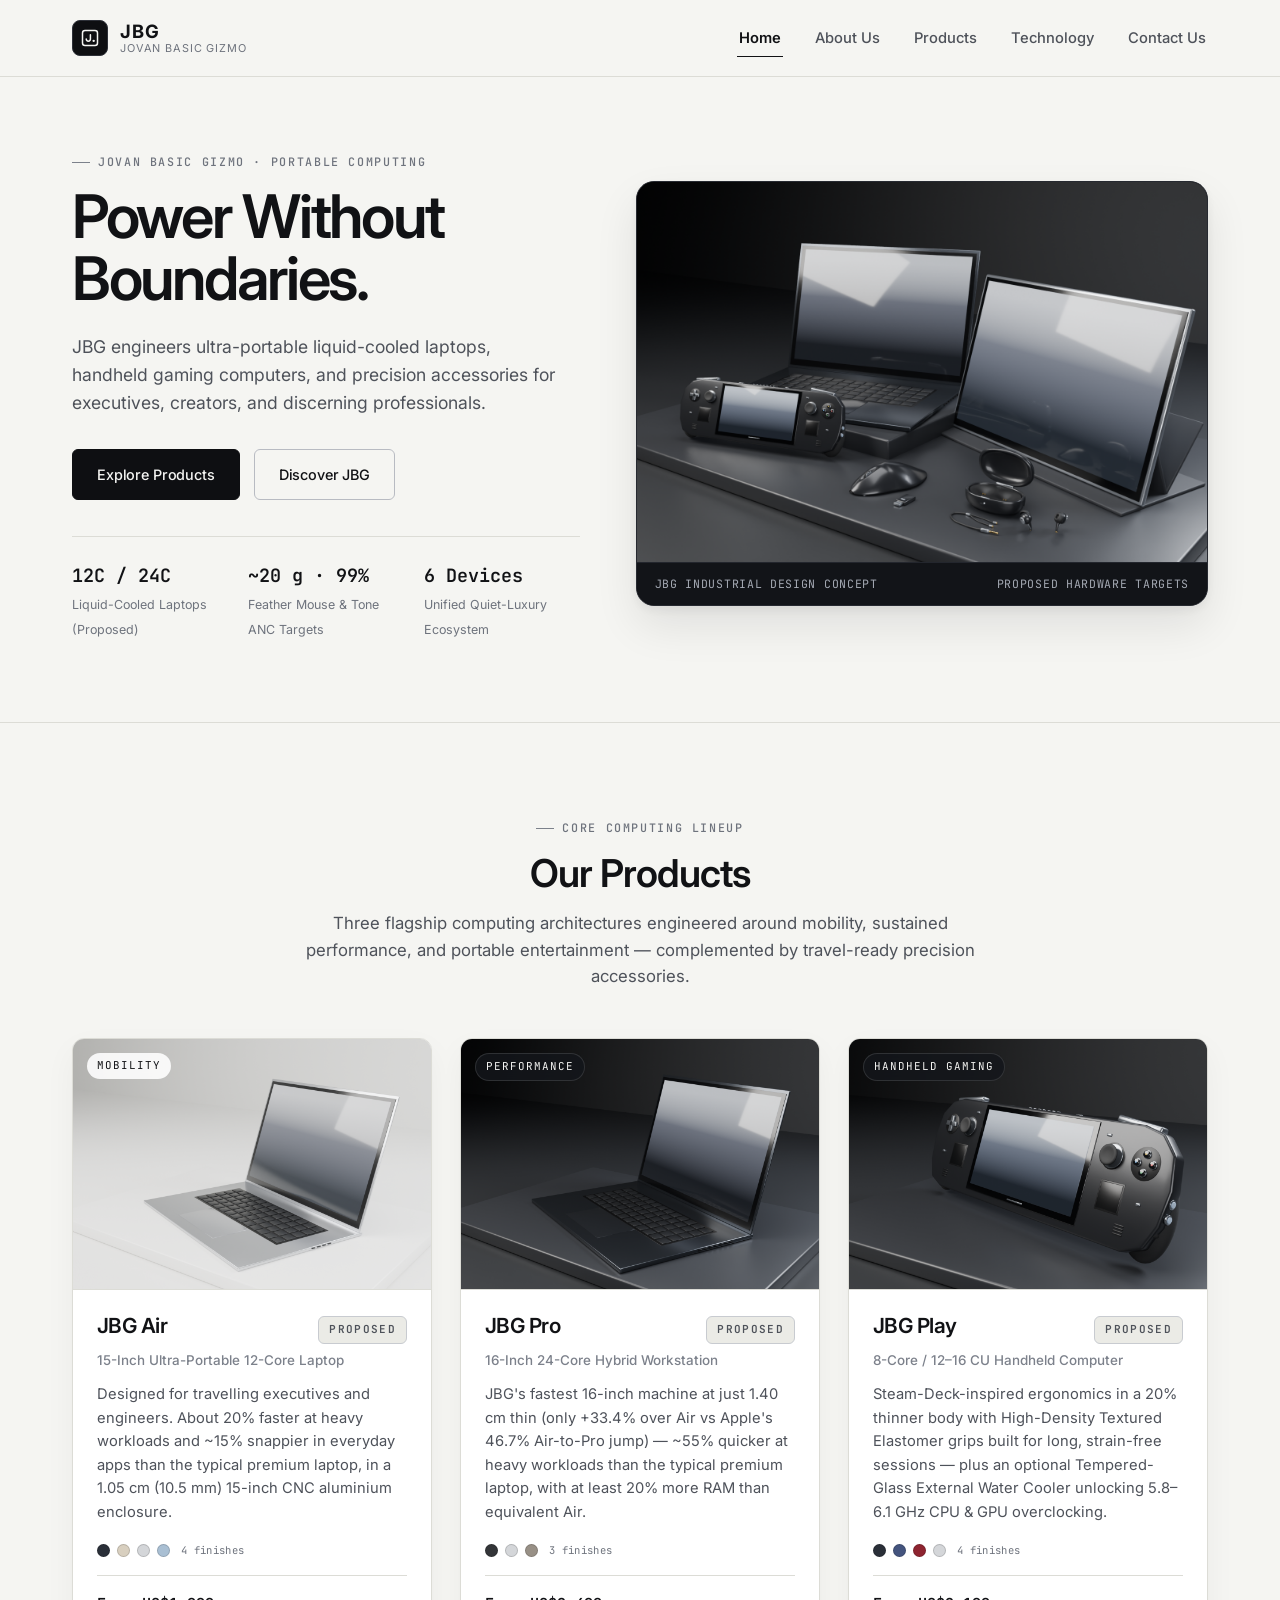
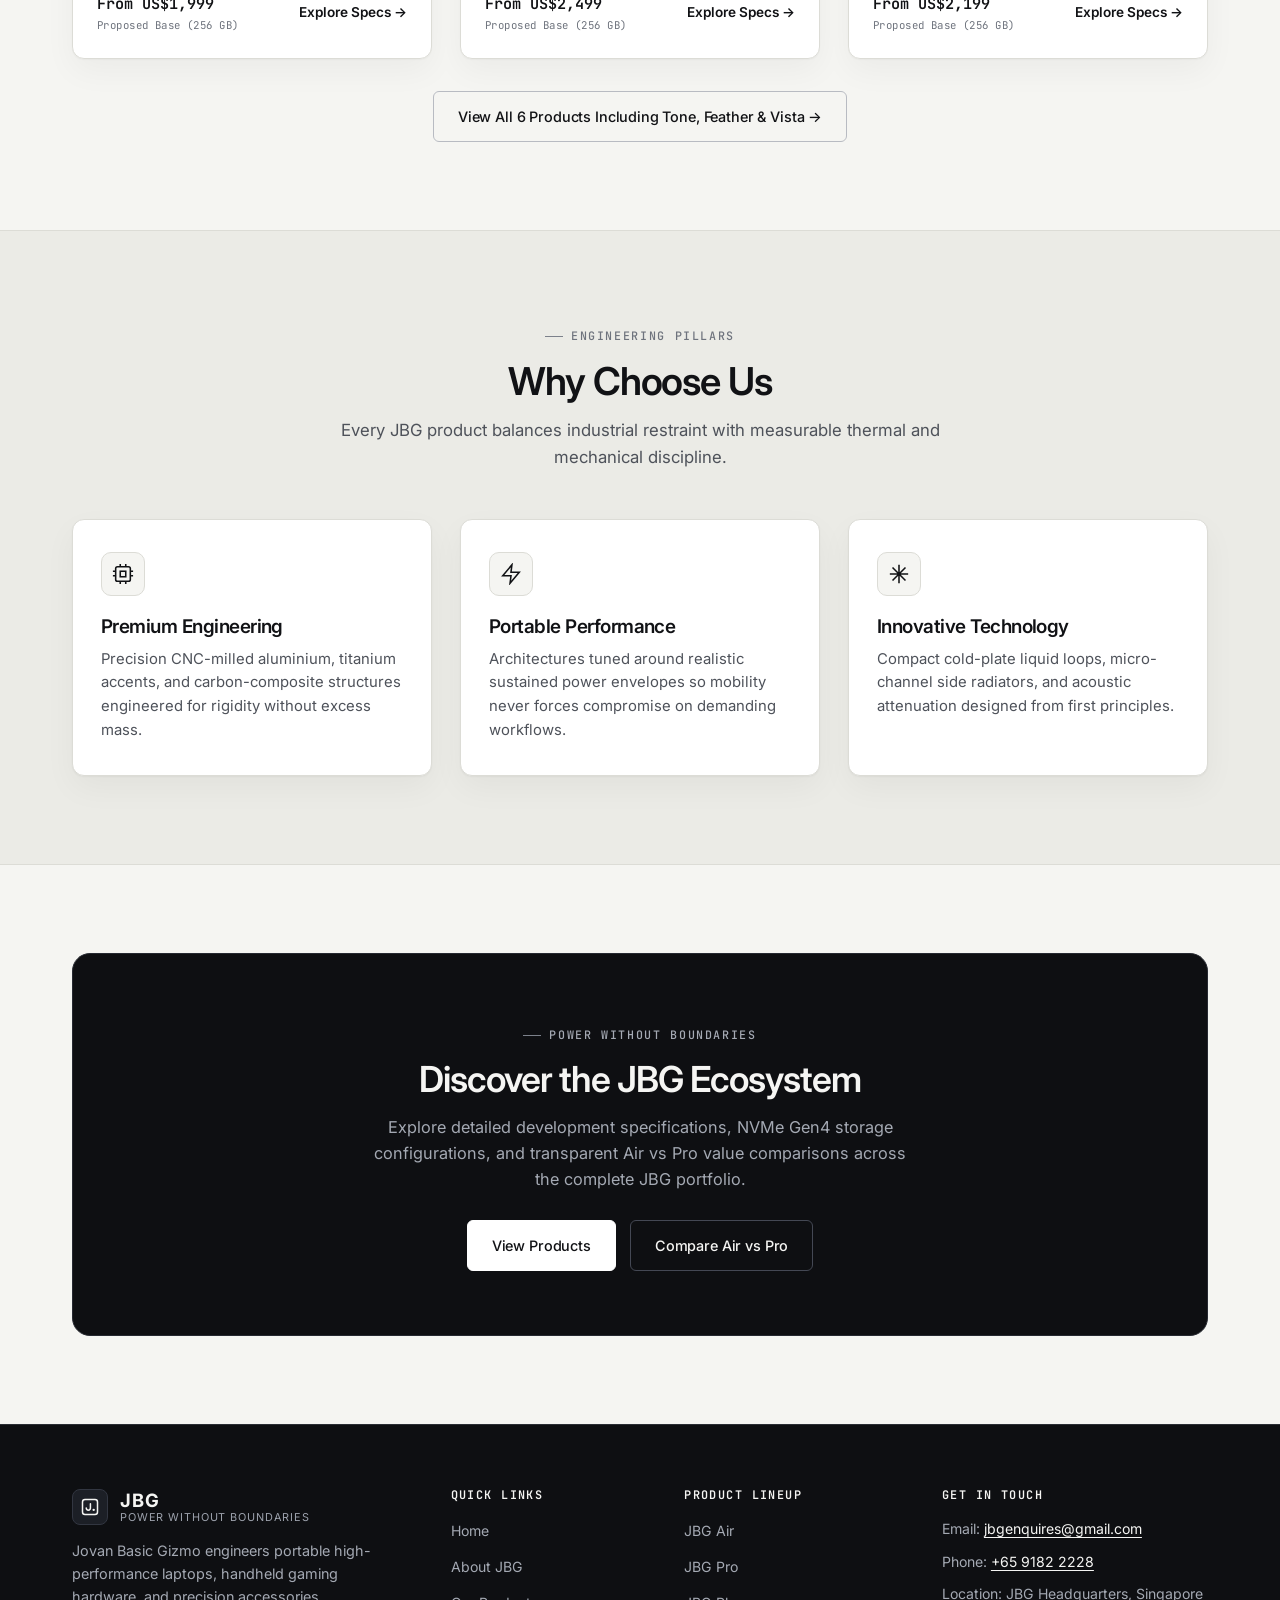
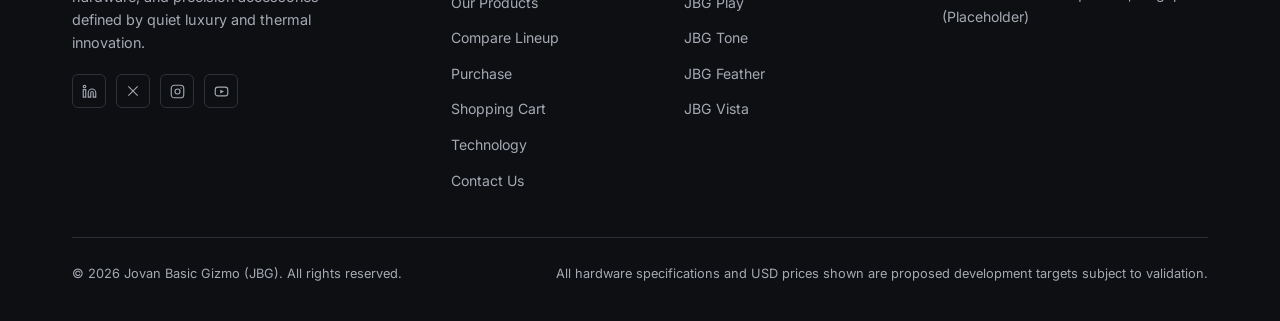
==== index.html @ 13f15e12 "Deepen scroll-reveal cascade for card grids" ====
<!DOCTYPE html>
<html lang="en">
<head>
  <meta charset="UTF-8">
  <meta name="viewport" content="width=device-width, initial-scale=1.0">
  <title>Home — Power Without Boundaries — JBG | Jovan Basic Gizmo</title>
  <link rel="preconnect" href="https://fonts.googleapis.com">
  <link rel="preconnect" href="https://fonts.gstatic.com" crossorigin>
  <link href="https://fonts.googleapis.com/css2?family=Inter:wght@400;500;600;700&family=JetBrains+Mono:wght@400;500;600&display=swap" rel="stylesheet">
  <link rel="stylesheet" href="style.css">
</head>
<body data-page="home">
<div class="wrapper">
  <header class="site-header">
    <div class="container header-inner">
      <a href="index.html" class="brand" aria-label="JBG — Jovan Basic Gizmo Home">
        <span class="brand-mark"><svg width="20" height="20" viewBox="0 0 24 24" fill="none" stroke="currentColor" stroke-width="1.8" stroke-linecap="round" stroke-linejoin="round" aria-hidden="true"><rect x="3" y="3" width="18" height="18" rx="3"/><path d="M12.5 8v5.3a2.5 2.5 0 0 1-5 0"/><circle cx="16.4" cy="15.4" r="1.4" fill="currentColor" stroke="none"/></svg></span>
        <span class="brand-text">
          <span class="brand-name">JBG</span>
          <span class="brand-sub">Jovan Basic Gizmo</span>
        </span>
      </a>
      <nav class="site-nav" aria-label="Primary Navigation">
        <ul class="nav-list">
          <li><a href="index.html">Home</a></li>
          <li><a href="aboutus.html">About Us</a></li>
          <li class="has-dropdown">
            <a href="products.html">Products</a>
            <div class="nav-dropdown" role="menu" aria-label="JBG Product Lineup">
              <a href="products.html"><span>All Products</span><span>6</span></a>
              <div class="dropdown-divider"></div>
              <a href="air-specifications.html"><span>JBG Air</span><span>12C Laptop</span></a>
              <a href="pro-specifications.html"><span>JBG Pro</span><span>24C Laptop</span></a>
              <a href="play-specifications.html"><span>JBG Play</span><span>Handheld</span></a>
              <div class="dropdown-divider"></div>
              <a href="tone-specifications.html"><span>JBG Tone</span><span>ANC Audio</span></a>
              <a href="feather-specifications.html"><span>JBG Feather</span><span>20g Mouse</span></a>
              <a href="vista-specifications.html"><span>JBG Vista</span><span>16&quot; Display</span></a>
              <div class="dropdown-divider"></div>
              <a href="compare.html"><span>Compare Products</span><span>&rarr;</span></a>
              <a href="purchase.html"><span>Purchase</span><span>&rarr;</span></a>
              <a href="cart.html"><span>Shopping Cart</span><span>&rarr;</span></a>
            </div>
          </li>
          <li><a href="technology.html">Technology</a></li>
          <li><a href="contactus.html">Contact Us</a></li>
        </ul>
      </nav>
    </div>
  </header>

  <main class="site-main">
    <section class="hero">
      <div class="container hero-grid">
        <div>
          <span class="eyebrow">Jovan Basic Gizmo &middot; Portable Computing</span>
          <h1 class="hero-title">Power Without<br>Boundaries.</h1>
          <p class="hero-desc">
            JBG engineers ultra-portable liquid-cooled laptops, handheld gaming computers, and precision accessories for executives, creators, and discerning professionals.
          </p>
          <div class="hero-actions">
            <a href="products.html" class="btn btn-primary">Explore Products</a>
            <a href="aboutus.html" class="btn btn-outline">Discover JBG</a>
          </div>
          <div class="hero-metrics">
            <div class="hero-metric">
              <strong>12C / 24C</strong>
              <span>Liquid-Cooled Laptops (Proposed)</span>
            </div>
            <div class="hero-metric">
              <strong>~20 g &middot; 99%</strong>
              <span>Feather Mouse &amp; Tone ANC Targets</span>
            </div>
            <div class="hero-metric">
              <strong>6 Devices</strong>
              <span>Unified Quiet-Luxury Ecosystem</span>
            </div>
          </div>
        </div>
        <div class="hero-visual-frame">
          <img src="assets/hero-ecosystem.png" alt="JBG product ecosystem studio render featuring JBG Pro, JBG Vista, JBG Play, JBG Feather, and JBG Tone">
          <div class="visual-caption">
            <span>JBG INDUSTRIAL DESIGN CONCEPT</span>
            <span>PROPOSED HARDWARE TARGETS</span>
          </div>
        </div>
      </div>
    </section>

    <section class="section">
      <div class="container">
        <div class="section-header centered">
          <span class="eyebrow">Core Computing Lineup</span>
          <h2 class="section-title">Our Products</h2>
          <p class="section-lead">
            Three flagship computing architectures engineered around mobility, sustained performance, and portable entertainment — complemented by travel-ready precision accessories.
          </p>
        </div>
        <div class="cards-grid-3">
          <article class="product-card">
            <a href="air-specifications.html" class="product-card-media">
              <span class="card-category-tag">Mobility</span>
              <img src="assets/jbg-air.png" alt="JBG Air ultra-portable anodized aluminium laptop">
            </a>
            <div class="product-card-body">
              <div class="product-card-title-row">
                <h3>JBG Air</h3>
                <span class="badge-proposed">Proposed</span>
              </div>
              <div class="product-card-sub">15-Inch Ultra-Portable 12-Core Laptop</div>
              <p class="product-card-desc">
                Designed for travelling executives and engineers. About 20% faster at heavy workloads and ~15% snappier in everyday apps than the typical premium laptop, in a 1.05 cm (10.5 mm) 15-inch CNC aluminium enclosure.
              </p>
              <div class="dot-row" aria-label="Available finishes">
                <span class="dot" style="background:#2A2F38" title="Midnight"></span>
                <span class="dot" style="background:#D8CFBF" title="Starlight"></span>
                <span class="dot" style="background:#D4D6D9" title="Silver"></span>
                <span class="dot" style="background:#A9BFD3" title="Sky Blue"></span>
                <span class="dot-label">4 finishes</span>
              </div>
              <div class="product-card-footer">
                <div class="price-tag">From US$1,999 <small>Proposed Base (256 GB)</small></div>
                <a href="air-specifications.html" class="card-link">Explore Specs &rarr;</a>
              </div>
            </div>
          </article>

          <article class="product-card">
            <a href="pro-specifications.html" class="product-card-media dark-stage">
              <span class="card-category-tag">Performance</span>
              <img src="assets/jbg-pro.png" alt="JBG Pro space-titanium 24-core workstation laptop">
            </a>
            <div class="product-card-body">
              <div class="product-card-title-row">
                <h3>JBG Pro</h3>
                <span class="badge-proposed">Proposed</span>
              </div>
              <div class="product-card-sub">16-Inch 24-Core Hybrid Workstation</div>
              <p class="product-card-desc">
                JBG's fastest 16-inch machine at just 1.40 cm thin (only +33.4% over Air vs Apple's 46.7% Air-to-Pro jump) — ~55% quicker at heavy workloads than the typical premium laptop, with at least 20% more RAM than equivalent Air.
              </p>
              <div class="dot-row" aria-label="Available finishes">
                <span class="dot" style="background:#333538" title="Space Black"></span>
                <span class="dot" style="background:#D4D6D9" title="Silver"></span>
                <span class="dot" style="background:#989086" title="Natural Titanium"></span>
                <span class="dot-label">3 finishes</span>
              </div>
              <div class="product-card-footer">
                <div class="price-tag">From US$2,499 <small>Proposed Base (256 GB)</small></div>
                <a href="pro-specifications.html" class="card-link">Explore Specs &rarr;</a>
              </div>
            </div>
          </article>

          <article class="product-card">
            <a href="play-specifications.html" class="product-card-media dark-stage">
              <span class="card-category-tag">Handheld Gaming</span>
              <img src="assets/jbg-play.png" alt="JBG Play matte charcoal and titanium handheld gaming computer">
            </a>
            <div class="product-card-body">
              <div class="product-card-title-row">
                <h3>JBG Play</h3>
                <span class="badge-proposed">Proposed</span>
              </div>
              <div class="product-card-sub">8-Core / 12&ndash;16 CU Handheld Computer</div>
              <p class="product-card-desc">
                Steam-Deck-inspired ergonomics in a 20% thinner body with High-Density Textured Elastomer grips built for long, strain-free sessions — plus an optional Tempered-Glass External Water Cooler unlocking 5.8&ndash;6.1 GHz CPU &amp; GPU overclocking.
              </p>
              <div class="dot-row" aria-label="Available finishes">
                <span class="dot" style="background:#2A2F38" title="Midnight"></span>
                <span class="dot" style="background:#44547E" title="Ultramarine"></span>
                <span class="dot" style="background:#8E2430" title="Crimson"></span>
                <span class="dot" style="background:#D4D6D9" title="Silver"></span>
                <span class="dot-label">4 finishes</span>
              </div>
              <div class="product-card-footer">
                <div class="price-tag">From US$2,199 <small>Proposed Base (256 GB)</small></div>
                <a href="play-specifications.html" class="card-link">Explore Specs &rarr;</a>
              </div>
            </div>
          </article>
        </div>

        <div style="margin-top: 32px; text-align: center;">
          <a href="products.html" class="btn btn-outline">View All 6 Products Including Tone, Feather &amp; Vista &rarr;</a>
        </div>
      </div>
    </section>

    <section class="section section-subtle">
      <div class="container">
        <div class="section-header centered">
          <span class="eyebrow">Engineering Pillars</span>
          <h2 class="section-title">Why Choose Us</h2>
          <p class="section-lead">
            Every JBG product balances industrial restraint with measurable thermal and mechanical discipline.
          </p>
        </div>
        <div class="cards-grid-3">
          <div class="pillar-card">
            <div class="pillar-icon" aria-hidden="true">
              <svg width="22" height="22" viewBox="0 0 24 24" fill="none" stroke="currentColor" stroke-width="1.7"><rect x="4" y="4" width="16" height="16" rx="2"/><rect x="9" y="9" width="6" height="6"/><path d="M9 1v3M15 1v3M9 20v3M15 20v3M20 9h3M20 14h3M1 9h3M1 14h3"/></svg>
            </div>
            <h3>Premium Engineering</h3>
            <p>Precision CNC-milled aluminium, titanium accents, and carbon-composite structures engineered for rigidity without excess mass.</p>
          </div>
          <div class="pillar-card">
            <div class="pillar-icon" aria-hidden="true">
              <svg width="22" height="22" viewBox="0 0 24 24" fill="none" stroke="currentColor" stroke-width="1.7"><path d="M13 2L3 14h9l-1 8 10-12h-9l1-8z"/></svg>
            </div>
            <h3>Portable Performance</h3>
            <p>Architectures tuned around realistic sustained power envelopes so mobility never forces compromise on demanding workflows.</p>
          </div>
          <div class="pillar-card">
            <div class="pillar-icon" aria-hidden="true">
              <svg width="22" height="22" viewBox="0 0 24 24" fill="none" stroke="currentColor" stroke-width="1.7"><path d="M12 2v20M4.93 4.93l14.14 14.14M2 12h20M4.93 19.07L19.07 4.93"/></svg>
            </div>
            <h3>Innovative Technology</h3>
            <p>Compact cold-plate liquid loops, micro-channel side radiators, and acoustic attenuation designed from first principles.</p>
          </div>
        </div>
      </div>
    </section>

    <section class="section">
      <div class="container">
        <div class="cta-banner">
          <span class="eyebrow" style="color: #a4a9b3;">Power Without Boundaries</span>
          <h2>Discover the JBG Ecosystem</h2>
          <p>
            Explore detailed development specifications, NVMe Gen4 storage configurations, and transparent Air vs Pro value comparisons across the complete JBG portfolio.
          </p>
          <div class="cta-actions">
            <a href="products.html" class="btn btn-light">View Products</a>
            <a href="compare.html" class="btn btn-outline" style="color:#f5f5f3;border-color:#444854;">Compare Air vs Pro</a>
          </div>
        </div>
      </div>
    </section>
  </main>

  <footer class="site-footer">
    <div class="container">
      <div class="footer-grid">
        <div>
          <a href="index.html" class="brand" style="color: #f5f5f3;">
            <span class="brand-mark" style="background:#1c1f26;border-color:#323641;"><svg width="20" height="20" viewBox="0 0 24 24" fill="none" stroke="currentColor" stroke-width="1.8" stroke-linecap="round" stroke-linejoin="round" aria-hidden="true"><rect x="3" y="3" width="18" height="18" rx="3"/><path d="M12.5 8v5.3a2.5 2.5 0 0 1-5 0"/><circle cx="16.4" cy="15.4" r="1.4" fill="currentColor" stroke="none"/></svg></span>
            <span class="brand-text">
              <span class="brand-name" style="color:#f5f5f3;">JBG</span>
              <span class="brand-sub" style="color:#9da2ad;">Power Without Boundaries</span>
            </span>
          </a>
          <p class="footer-brand-desc">
            Jovan Basic Gizmo engineers portable high-performance laptops, handheld gaming hardware, and precision accessories defined by quiet luxury and thermal innovation.
          </p>
          <div class="footer-socials" aria-label="JBG Social Media">
            <a href="https://linkedin.com" target="_blank" rel="noopener noreferrer" aria-label="JBG on LinkedIn">
              <svg width="15" height="15" viewBox="0 0 24 24" fill="none" stroke="currentColor" stroke-width="1.8"><path d="M16 8a6 6 0 0 1 6 6v7h-4v-7a2 2 0 0 0-2-2 2 2 0 0 0-2 2v7h-4v-7a6 6 0 0 1 6-6z"/><rect x="2" y="9" width="4" height="12"/><circle cx="4" cy="4" r="2"/></svg>
            </a>
            <a href="https://x.com" target="_blank" rel="noopener noreferrer" aria-label="JBG on X">
              <svg width="14" height="14" viewBox="0 0 24 24" fill="none" stroke="currentColor" stroke-width="1.8"><path d="M4 4l16 16M20 4L4 20"/></svg>
            </a>
            <a href="https://instagram.com" target="_blank" rel="noopener noreferrer" aria-label="JBG on Instagram">
              <svg width="15" height="15" viewBox="0 0 24 24" fill="none" stroke="currentColor" stroke-width="1.8"><rect x="2" y="2" width="20" height="20" rx="5"/><circle cx="12" cy="12" r="4"/><circle cx="17.5" cy="6.5" r="1" fill="currentColor" stroke="none"/></svg>
            </a>
            <a href="https://youtube.com" target="_blank" rel="noopener noreferrer" aria-label="JBG on YouTube">
              <svg width="15" height="15" viewBox="0 0 24 24" fill="none" stroke="currentColor" stroke-width="1.8"><rect x="2" y="5" width="20" height="14" rx="4"/><polygon points="10,9 16,12 10,15" fill="currentColor" stroke="none"/></svg>
            </a>
          </div>
        </div>
        <div>
          <h3 class="footer-heading">Quick Links</h3>
          <ul class="footer-links">
            <li><a href="index.html">Home</a></li>
            <li><a href="aboutus.html">About JBG</a></li>
            <li><a href="products.html">Our Products</a></li>
            <li><a href="compare.html">Compare Lineup</a></li>
            <li><a href="purchase.html">Purchase</a></li>
            <li><a href="cart.html">Shopping Cart</a></li>
            <li><a href="technology.html">Technology</a></li>
            <li><a href="contactus.html">Contact Us</a></li>
          </ul>
        </div>
        <div>
          <h3 class="footer-heading">Product Lineup</h3>
          <ul class="footer-links">
            <li><a href="air-specifications.html">JBG Air</a></li>
            <li><a href="pro-specifications.html">JBG Pro</a></li>
            <li><a href="play-specifications.html">JBG Play</a></li>
            <li><a href="tone-specifications.html">JBG Tone</a></li>
            <li><a href="feather-specifications.html">JBG Feather</a></li>
            <li><a href="vista-specifications.html">JBG Vista</a></li>
          </ul>
        </div>
        <div>
          <h3 class="footer-heading">Get in Touch</h3>
          <ul class="footer-contact-list">
            <li>Email: <a href="mailto:jbgenquires@gmail.com">jbgenquires@gmail.com</a></li>
            <li>Phone: <a href="tel:+6591822228">+65 9182 2228</a></li>
            <li>Location: JBG Headquarters, Singapore (Placeholder)</li>
          </ul>
        </div>
      </div>
      <div class="footer-bottom">
        <span>&copy; 2026 Jovan Basic Gizmo (JBG). All rights reserved.</span>
        <span>All hardware specifications and USD prices shown are proposed development targets subject to validation.</span>
      </div>
    </div>
  </footer>
</div>

<script>
  (function () {
    var isShot = location.search.indexOf('shot=1') !== -1;
    var reduced = window.matchMedia && window.matchMedia('(prefers-reduced-motion: reduce)').matches;
    if (isShot) {
      document.documentElement.style.background = '#00ff66';
      document.body.style.background = '#00ff66';
      var w = document.querySelector('.wrapper');
      if (w) { w.style.minHeight = '0'; w.style.background = 'var(--bg)'; }
      return;
    }
    var header = document.querySelector('.site-header');
    function onScroll() {
      if (header) header.classList.toggle('is-scrolled', window.scrollY > 12);
    }
    window.addEventListener('scroll', onScroll, { passive: true });
    onScroll();

    if (reduced) return;
    document.documentElement.classList.add('jbg-motion');

    var main = document.querySelector('.site-main');
    window.addEventListener('pageshow', function () {
      if (main) main.classList.remove('is-leaving');
    });

    document.addEventListener('click', function (e) {
      if (e.defaultPrevented || e.button !== 0 || e.metaKey || e.ctrlKey || e.shiftKey || e.altKey) return;
      var a = e.target.closest('a');
      if (!a || !main) return;
      var href = a.getAttribute('href');
      if (!href || href.charAt(0) === '#' || a.target === '_blank' || /^(mailto:|tel:|https?:)/i.test(href)) return;
      e.preventDefault();
      main.classList.add('is-leaving');
      setTimeout(function () { location.href = a.href; }, 145);
    });

    var targets = Array.prototype.slice.call(document.querySelectorAll(
      '.section:not(.hero) .section-header, .product-card, .pillar-card, .mvv-card, .stat-card, .rule-card, .compare-table-wrap, .spec-table-wrap, .cta-banner, .split-grid > *'
    ));
    if (!targets.length || !('IntersectionObserver' in window)) return;

    var gridCount = new WeakMap();
    targets.forEach(function (el) {
      var rect = el.getBoundingClientRect();
      if (rect.top < window.innerHeight * 0.92) return;
      var p = el.parentElement;
      var idx = gridCount.get(p) || 0;
      gridCount.set(p, idx + 1);
      el.style.setProperty('--reveal-delay', Math.min(idx * 150, 600) + 'ms');
      el.classList.add('reveal-item');
    });

    var io = new IntersectionObserver(function (entries) {
      entries.forEach(function (entry) {
        if (!entry.isIntersecting) return;
        entry.target.classList.add('is-visible');
        io.unobserve(entry.target);
      });
    }, { threshold: 0.08, rootMargin: '0px 0px -36px 0px' });

    targets.forEach(function (el) {
      if (el.classList.contains('reveal-item')) io.observe(el);
    });
  })();
</script>
</body>
</html>
---- style.css ----
/* ==========================================================================
   JBG — Jovan Basic Gizmo | Quiet Luxury Design System
   External Stylesheet (style.css)
   Palette: Off-White, Pure White, Matte Charcoal, Deep Black, Titanium Grey
   ========================================================================== */

:root {
  --bg: #f5f5f2;
  --bg-elevated: #ffffff;
  --bg-subtle: #ebebE6;
  --bg-dark: #0e0f12;
  --bg-charcoal: #17191d;
  --bg-charcoal-soft: #202329;

  --text-primary: #111215;
  --text-secondary: #4e525a;
  --text-muted: #6e737d;
  --text-on-dark: #f5f5f3;
  --text-on-dark-muted: #a4a9b3;

  --titanium: #7c818b;
  --titanium-light: #c8cbd0;
  --hairline: #dcdcd6;
  --hairline-dark: #2a2d34;
  --accent-link: #1f4b7a;

  --radius-sm: 6px;
  --radius-md: 12px;
  --radius-lg: 18px;
  --radius-pill: 999px;

  --shadow-card: 0 1px 2px rgba(14, 15, 18, 0.04), 0 12px 32px rgba(14, 15, 18, 0.045);
  --shadow-hover: 0 4px 12px rgba(14, 15, 18, 0.06), 0 20px 44px rgba(14, 15, 18, 0.09);

  --font-sans: "Inter", -apple-system, BlinkMacSystemFont, "Segoe UI", Roboto, "Helvetica Neue", Arial, sans-serif;
  --font-mono: "JetBrains Mono", "SFMono-Regular", Consolas, "Liberation Mono", Menlo, monospace;

  --container: 1200px;
  --transition: 200ms cubic-bezier(0.22, 1, 0.36, 1);
}

*,
*::before,
*::after {
  box-sizing: border-box;
}

html {
  scroll-behavior: smooth;
  -webkit-font-smoothing: antialiased;
  -moz-osx-font-smoothing: grayscale;
}

body {
  margin: 0;
  font-family: var(--font-sans);
  font-size: 16px;
  line-height: 1.6;
  color: var(--text-primary);
  background-color: var(--bg);
}

img {
  max-width: 100%;
  height: auto;
  display: block;
}

a {
  color: inherit;
  text-decoration: none;
  transition: color var(--transition), opacity var(--transition);
}

/* ---------- Semantic Wrapper ---------- */
.wrapper {
  min-height: 100vh;
  display: flex;
  flex-direction: column;
}

.site-main {
  flex: 1;
}

.container {
  width: 100%;
  max-width: var(--container);
  margin: 0 auto;
  padding: 0 32px;
}

/* ---------- Typography ---------- */
h1, h2, h3, h4 {
  margin: 0;
  font-weight: 600;
  letter-spacing: -0.028em;
  line-height: 1.14;
  color: var(--text-primary);
}

.eyebrow {
  display: inline-flex;
  align-items: center;
  gap: 8px;
  font-family: var(--font-mono);
  font-size: 0.73rem;
  font-weight: 500;
  letter-spacing: 0.14em;
  text-transform: uppercase;
  color: var(--text-muted);
  margin-bottom: 14px;
}

.eyebrow::before {
  content: "";
  width: 18px;
  height: 1px;
  background: var(--titanium);
}

.badge-proposed {
  display: inline-flex;
  align-items: center;
  padding: 4px 10px;
  font-family: var(--font-mono);
  font-size: 0.69rem;
  font-weight: 600;
  letter-spacing: 0.12em;
  text-transform: uppercase;
  color: var(--text-secondary);
  background: var(--bg-subtle);
  border: 1px solid var(--titanium-light);
  border-radius: var(--radius-sm);
}

/* ---------- Header & Navigation (Identical Across All Pages) ---------- */
.site-header {
  position: sticky;
  top: 0;
  z-index: 100;
  background: rgba(245, 245, 242, 0.88);
  backdrop-filter: blur(14px);
  -webkit-backdrop-filter: blur(14px);
  border-bottom: 1px solid var(--hairline);
}

.header-inner {
  height: 76px;
  display: flex;
  align-items: center;
  justify-content: space-between;
  gap: 24px;
}

.brand {
  display: inline-flex;
  align-items: center;
  gap: 12px;
}

.brand-mark {
  width: 36px;
  height: 36px;
  border-radius: 8px;
  background: var(--bg-dark);
  color: var(--text-on-dark);
  display: inline-flex;
  align-items: center;
  justify-content: center;
  border: 1px solid #2d3038;
}

.brand-text {
  display: flex;
  flex-direction: column;
  line-height: 1.05;
}

.brand-name {
  font-size: 1.15rem;
  font-weight: 700;
  letter-spacing: 0.06em;
}

.brand-sub {
  font-size: 0.68rem;
  letter-spacing: 0.08em;
  text-transform: uppercase;
  color: var(--text-muted);
  margin-top: 2px;
}

.site-nav .nav-list {
  list-style: none;
  margin: 0;
  padding: 0;
  display: flex;
  align-items: center;
  gap: 30px;
}

.site-nav .nav-list > li {
  position: relative;
}

.site-nav .nav-list > li > a {
  font-size: 0.92rem;
  font-weight: 500;
  color: var(--text-secondary);
  padding: 8px 2px;
  position: relative;
}

.site-nav .nav-list > li > a:hover {
  color: var(--text-primary);
}

/* Active page state controlled cleanly via body[data-page] so header HTML stays identical */
body[data-page="home"] .site-nav .nav-list > li > a[href="index.html"],
body[data-page="about"] .site-nav .nav-list > li > a[href="aboutus.html"],
body[data-page="products"] .site-nav .nav-list > li > a[href="products.html"],
body[data-page="technology"] .site-nav .nav-list > li > a[href="technology.html"],
body[data-page="contact"] .site-nav .nav-list > li > a[href="contactus.html"] {
  color: var(--text-primary);
  font-weight: 600;
}

body[data-page="home"] .site-nav .nav-list > li > a[href="index.html"]::after,
body[data-page="about"] .site-nav .nav-list > li > a[href="aboutus.html"]::after,
body[data-page="products"] .site-nav .nav-list > li > a[href="products.html"]::after,
body[data-page="technology"] .site-nav .nav-list > li > a[href="technology.html"]::after,
body[data-page="contact"] .site-nav .nav-list > li > a[href="contactus.html"]::after {
  content: "";
  position: absolute;
  left: 0;
  right: 0;
  bottom: -2px;
  height: 1.5px;
  background: var(--text-primary);
}

/* Products dropdown */
.has-dropdown .nav-dropdown {
  position: absolute;
  top: calc(100% + 10px);
  left: -16px;
  min-width: 250px;
  background: var(--bg-elevated);
  border: 1px solid var(--hairline);
  border-radius: var(--radius-md);
  box-shadow: var(--shadow-hover);
  padding: 8px;
  opacity: 0;
  visibility: hidden;
  transform: translateY(6px);
  transition: opacity var(--transition), transform var(--transition), visibility var(--transition);
}

.has-dropdown:hover .nav-dropdown,
.has-dropdown:focus-within .nav-dropdown {
  opacity: 1;
  visibility: visible;
  transform: translateY(0);
}

.nav-dropdown a {
  display: flex;
  justify-content: space-between;
  align-items: center;
  padding: 9px 12px;
  border-radius: var(--radius-sm);
  font-size: 0.85rem;
  color: var(--text-secondary);
}

.nav-dropdown a:hover {
  background: var(--bg);
  color: var(--text-primary);
}

.nav-dropdown .dropdown-divider {
  height: 1px;
  background: var(--hairline);
  margin: 6px 4px;
}

/* ---------- Buttons ---------- */
.btn {
  display: inline-flex;
  align-items: center;
  justify-content: center;
  gap: 8px;
  padding: 13px 24px;
  font-family: var(--font-sans);
  font-size: 0.9rem;
  font-weight: 500;
  letter-spacing: -0.01em;
  border-radius: var(--radius-sm);
  border: 1px solid transparent;
  cursor: pointer;
  transition: background var(--transition), color var(--transition), border-color var(--transition), transform var(--transition);
}

.btn:active {
  transform: translateY(1px);
}

.btn-sm {
  padding: 9px 18px;
  font-size: 0.84rem;
}

.btn-primary {
  background: var(--bg-dark);
  color: var(--text-on-dark);
  border-color: var(--bg-dark);
}

.btn-primary:hover {
  background: #272a31;
  border-color: #272a31;
}

.btn-outline {
  background: transparent;
  color: var(--text-primary);
  border-color: #b8bbc2;
}

.btn-outline:hover {
  border-color: var(--text-primary);
  background: rgba(17, 18, 21, 0.03);
}

.btn-light {
  background: var(--bg-elevated);
  color: var(--text-primary);
  border-color: var(--bg-elevated);
}

.btn-light:hover {
  background: #e9e9e4;
}

/* ---------- Sections ---------- */
.section {
  padding: 88px 0;
}

.section-tight {
  padding: 60px 0;
}

.section-subtle {
  background: var(--bg-subtle);
  border-top: 1px solid var(--hairline);
  border-bottom: 1px solid var(--hairline);
}

.section-dark {
  background: var(--bg-charcoal);
  color: var(--text-on-dark);
}

.section-dark h1,
.section-dark h2,
.section-dark h3 {
  color: var(--text-on-dark);
}

.section-header {
  max-width: 680px;
  margin-bottom: 48px;
}

.section-header.centered {
  margin-left: auto;
  margin-right: auto;
  text-align: center;
}

.section-header.centered .eyebrow {
  justify-content: center;
}

.section-title {
  font-size: clamp(1.85rem, 3vw, 2.55rem);
  margin-bottom: 14px;
}

.section-lead {
  margin: 0;
  font-size: 1.05rem;
  color: var(--text-secondary);
}

.section-dark .section-lead {
  color: var(--text-on-dark-muted);
}

/* ---------- Home Hero ---------- */
.hero {
  padding: 68px 0 80px;
  border-bottom: 1px solid var(--hairline);
}

.hero-grid {
  display: grid;
  grid-template-columns: 1.02fr 1.15fr;
  gap: 56px;
  align-items: center;
}

.hero-title {
  font-size: clamp(2.65rem, 4.7vw, 4.1rem);
  font-weight: 600;
  letter-spacing: -0.038em;
  line-height: 1.04;
  margin-bottom: 22px;
}

.hero-desc {
  font-size: 1.1rem;
  color: var(--text-secondary);
  max-width: 490px;
  margin: 0 0 32px;
}

.hero-actions {
  display: flex;
  flex-wrap: wrap;
  gap: 14px;
  margin-bottom: 36px;
}

.hero-metrics {
  display: grid;
  grid-template-columns: repeat(3, 1fr);
  gap: 20px;
  padding-top: 24px;
  border-top: 1px solid var(--hairline);
}

.hero-metric strong {
  display: block;
  font-family: var(--font-mono);
  font-size: 1.15rem;
  font-weight: 600;
  color: var(--text-primary);
}

.hero-metric span {
  font-size: 0.78rem;
  color: var(--text-muted);
}

.hero-visual-frame {
  background: var(--bg-dark);
  border-radius: var(--radius-lg);
  overflow: hidden;
  box-shadow: var(--shadow-hover);
  border: 1px solid #262930;
  position: relative;
}

.hero-visual-frame img {
  width: 100%;
  aspect-ratio: 3 / 2;
  object-fit: cover;
  transition: opacity 0.25s ease;
}

.visual-caption {
  display: flex;
  justify-content: space-between;
  align-items: center;
  padding: 12px 18px;
  font-family: var(--font-mono);
  font-size: 0.72rem;
  letter-spacing: 0.06em;
  color: var(--text-on-dark-muted);
  background: #121418;
  border-top: 1px solid #23262d;
}

/* ---------- Product Cards (Home & Products Gallery) ---------- */
.cards-grid-3 {
  display: grid;
  grid-template-columns: repeat(3, 1fr);
  gap: 28px;
}

.product-card {
  background: var(--bg-elevated);
  border: 1px solid var(--hairline);
  border-radius: var(--radius-md);
  overflow: hidden;
  box-shadow: var(--shadow-card);
  display: flex;
  flex-direction: column;
  transition: transform var(--transition), box-shadow var(--transition), border-color var(--transition);
}

.product-card:hover {
  transform: translateY(-4px);
  box-shadow: var(--shadow-hover);
  border-color: var(--titanium-light);
}

.product-card-media {
  position: relative;
  background: #ecece7;
  aspect-ratio: 10 / 7;
  overflow: hidden;
  border-bottom: 1px solid var(--hairline);
}

.product-card-media.dark-stage {
  background: #131519;
}

.product-card-media img {
  width: 100%;
  height: 100%;
  object-fit: cover;
  transition: transform 420ms cubic-bezier(0.22, 1, 0.36, 1);
}

.product-card:hover .product-card-media img {
  transform: scale(1.035);
}

.card-category-tag {
  position: absolute;
  top: 14px;
  left: 14px;
  padding: 4px 10px;
  border-radius: var(--radius-pill);
  font-family: var(--font-mono);
  font-size: 0.68rem;
  letter-spacing: 0.09em;
  text-transform: uppercase;
  background: rgba(255, 255, 255, 0.88);
  color: var(--text-primary);
  backdrop-filter: blur(8px);
}

.dark-stage .card-category-tag {
  background: rgba(20, 22, 27, 0.82);
  color: var(--text-on-dark);
  border: 1px solid rgba(255, 255, 255, 0.12);
}

.product-card-body {
  padding: 24px;
  display: flex;
  flex-direction: column;
  flex: 1;
}

.product-card-title-row {
  display: flex;
  align-items: baseline;
  justify-content: space-between;
  gap: 12px;
  margin-bottom: 6px;
}

.product-card h3 {
  font-size: 1.3rem;
}

.product-card-sub {
  font-size: 0.84rem;
  font-weight: 500;
  color: var(--titanium);
  margin-bottom: 12px;
}

.product-card-desc {
  font-size: 0.92rem;
  color: var(--text-secondary);
  margin: 0 0 18px;
  flex: 1;
}

.product-card-specs-mini {
  display: flex;
  flex-wrap: wrap;
  gap: 6px;
  margin-bottom: 20px;
}

.spec-chip {
  font-family: var(--font-mono);
  font-size: 0.72rem;
  color: var(--text-secondary);
  background: var(--bg);
  border: 1px solid var(--hairline);
  padding: 3px 8px;
  border-radius: 4px;
}

.product-card-footer {
  padding-top: 16px;
  border-top: 1px solid var(--hairline);
  display: flex;
  align-items: center;
  justify-content: space-between;
  gap: 12px;
}

.price-tag {
  font-family: var(--font-mono);
  font-size: 0.95rem;
  font-weight: 600;
  color: var(--text-primary);
}

.price-tag small {
  display: block;
  font-size: 0.67rem;
  font-weight: 400;
  color: var(--text-muted);
  letter-spacing: 0.04em;
}

.card-link {
  font-size: 0.85rem;
  font-weight: 600;
  color: var(--text-primary);
  display: inline-flex;
  align-items: center;
  gap: 5px;
}

.card-link:hover {
  opacity: 0.7;
}

/* ---------- Pillars (Why Choose Us & Values) ---------- */
.pillar-card {
  background: var(--bg-elevated);
  border: 1px solid var(--hairline);
  border-radius: var(--radius-md);
  padding: 32px 28px;
  box-shadow: var(--shadow-card);
}

.pillar-icon {
  width: 44px;
  height: 44px;
  border-radius: 10px;
  background: var(--bg);
  border: 1px solid var(--hairline);
  display: inline-flex;
  align-items: center;
  justify-content: center;
  margin-bottom: 20px;
  color: var(--text-primary);
}

.pillar-card h3 {
  font-size: 1.18rem;
  margin-bottom: 10px;
}

.pillar-card p {
  margin: 0;
  font-size: 0.93rem;
  color: var(--text-secondary);
}

/* ---------- CTA Banner ---------- */
.cta-banner {
  background: var(--bg-dark);
  color: var(--text-on-dark);
  border-radius: var(--radius-lg);
  padding: 64px 48px;
  text-align: center;
  border: 1px solid #262931;
}

.cta-banner h2 {
  color: var(--text-on-dark);
  font-size: clamp(1.8rem, 2.8vw, 2.4rem);
  margin-bottom: 14px;
}

.cta-banner p {
  color: var(--text-on-dark-muted);
  max-width: 560px;
  margin: 0 auto 28px;
  font-size: 1.02rem;
}

.cta-actions {
  display: flex;
  justify-content: center;
  gap: 14px;
  flex-wrap: wrap;
}

/* ---------- Filter Tabs (Products Page) ---------- */
.filter-bar {
  display: flex;
  flex-wrap: wrap;
  align-items: center;
  justify-content: space-between;
  gap: 16px;
  margin-bottom: 36px;
  padding-bottom: 20px;
  border-bottom: 1px solid var(--hairline);
}

.filter-tabs {
  display: flex;
  flex-wrap: wrap;
  gap: 10px;
}

.filter-tab {
  padding: 9px 20px;
  border-radius: var(--radius-pill);
  border: 1px solid #c6c8ce;
  background: var(--bg-elevated);
  color: var(--text-secondary);
  font-family: var(--font-sans);
  font-size: 0.88rem;
  font-weight: 500;
  cursor: pointer;
  transition: all var(--transition);
}

.filter-tab:hover {
  border-color: var(--text-primary);
  color: var(--text-primary);
}

.filter-tab.active {
  background: var(--bg-dark);
  border-color: var(--bg-dark);
  color: var(--text-on-dark);
}

.product-card.is-hidden {
  display: none;
}

/* ---------- About Page Split & History ---------- */
.split-grid {
  display: grid;
  grid-template-columns: 1.05fr 0.95fr;
  gap: 56px;
  align-items: center;
}

.prose p {
  margin: 0 0 18px;
  color: var(--text-secondary);
  font-size: 1.01rem;
}

.prose p:last-child {
  margin-bottom: 0;
}

.history-panel {
  background: var(--bg-elevated);
  border: 1px solid var(--hairline);
  border-radius: var(--radius-lg);
  padding: 44px 48px;
  box-shadow: var(--shadow-card);
}

.values-list {
  list-style: none;
  padding: 0;
  margin: 14px 0 0;
  display: flex;
  flex-direction: column;
  gap: 10px;
}

.values-list li {
  font-size: 0.9rem;
  line-height: 1.5;
  color: var(--text-secondary);
  position: relative;
  padding-left: 16px;
}

.values-list li::before {
  content: "";
  position: absolute;
  left: 0;
  top: 8px;
  width: 6px;
  height: 6px;
  border-radius: 50%;
  background: var(--text-primary);
}

/* ---------- Specification Pages ---------- */
.breadcrumb {
  display: flex;
  align-items: center;
  gap: 8px;
  font-family: var(--font-mono);
  font-size: 0.76rem;
  color: var(--text-muted);
  margin-bottom: 24px;
}

.breadcrumb a:hover {
  color: var(--text-primary);
}

.stats-grid-4 {
  display: grid;
  grid-template-columns: repeat(4, 1fr);
  gap: 20px;
}

.stat-card {
  background: var(--bg-elevated);
  border: 1px solid var(--hairline);
  border-radius: var(--radius-md);
  padding: 26px 22px;
  text-align: center;
  box-shadow: var(--shadow-card);
}

.stat-value {
  display: block;
  font-family: var(--font-mono);
  font-size: clamp(1.55rem, 2.5vw, 2.1rem);
  font-weight: 600;
  letter-spacing: -0.03em;
  color: var(--text-primary);
  margin-bottom: 6px;
}

.stat-label {
  font-family: var(--font-mono);
  font-size: 0.72rem;
  letter-spacing: 0.1em;
  text-transform: uppercase;
  color: var(--text-muted);
}

.spec-table-wrap {
  background: var(--bg-elevated);
  border: 1px solid var(--hairline);
  border-radius: var(--radius-md);
  overflow: hidden;
  box-shadow: var(--shadow-card);
}

.spec-table-header {
  display: flex;
  align-items: center;
  justify-content: space-between;
  padding: 22px 28px;
  border-bottom: 1px solid var(--hairline);
  background: #fafaf8;
}

.spec-table {
  width: 100%;
  border-collapse: collapse;
}

.spec-table tr {
  border-bottom: 1px solid var(--hairline);
}

.spec-table tr:last-child {
  border-bottom: none;
}

.spec-table th,
.spec-table td {
  padding: 18px 28px;
  text-align: left;
  vertical-align: top;
  font-size: 0.94rem;
}

.spec-table th {
  width: 240px;
  font-weight: 600;
  color: var(--text-primary);
}

.spec-table td {
  color: var(--text-secondary);
}

/* Interactive Storage / In-the-Box Cards */
.config-grid-4 {
  display: grid;
  grid-template-columns: repeat(4, 1fr);
  gap: 18px;
}

.config-grid-2 {
  display: grid;
  grid-template-columns: repeat(2, 1fr);
  gap: 16px;
}

.cooler-option {
  display: flex;
  align-items: center;
  gap: 14px;
  text-align: left;
  padding: 16px 18px;
}

.cooler-thumb {
  width: 68px;
  height: 48px;
  object-fit: cover;
  border-radius: 8px;
  background: #14161a;
  flex-shrink: 0;
}

.config-card {
  background: var(--bg-elevated);
  border: 1.5px solid var(--hairline);
  border-radius: var(--radius-md);
  padding: 22px 20px;
  text-align: center;
  cursor: pointer;
  transition: all var(--transition);
  position: relative;
}

.config-card.static-box {
  cursor: default;
}

.config-card:not(.static-box):hover {
  border-color: var(--titanium);
}

.config-card.selected {
  border-color: var(--bg-dark);
  background: #ffffff;
  box-shadow: 0 0 0 1px var(--bg-dark), var(--shadow-card);
}

.config-rec {
  display: inline-block;
  font-family: var(--font-mono);
  font-size: 0.64rem;
  text-transform: uppercase;
  letter-spacing: 0.1em;
  padding: 2px 8px;
  border-radius: var(--radius-pill);
  background: var(--bg-dark);
  color: var(--text-on-dark);
  margin-bottom: 8px;
}

.config-title {
  display: block;
  font-family: var(--font-mono);
  font-size: 1.2rem;
  font-weight: 600;
  color: var(--text-primary);
  margin-bottom: 4px;
}

.config-sub {
  font-size: 0.85rem;
  color: var(--text-secondary);
}

.config-summary-bar {
  margin-top: 22px;
  padding: 20px 26px;
  background: var(--bg-elevated);
  border: 1px solid var(--hairline);
  border-radius: var(--radius-md);
  display: flex;
  flex-wrap: wrap;
  align-items: center;
  justify-content: space-between;
  gap: 16px;
}

.config-total {
  font-family: var(--font-mono);
  font-size: 1.35rem;
  font-weight: 600;
}

.spec-disclaimer {
  margin-top: 24px;
  font-size: 0.83rem;
  color: var(--text-muted);
  padding-left: 14px;
  border-left: 2px solid var(--titanium-light);
}

/* ---------- Finish (Colourways) Selector ---------- */
.finish-row {
  display: flex;
  flex-wrap: wrap;
  gap: 26px;
}

.swatch-btn {
  background: none;
  border: none;
  padding: 0;
  cursor: pointer;
  display: flex;
  flex-direction: column;
  align-items: center;
  gap: 9px;
  font: inherit;
}

.swatch-dot {
  width: 36px;
  height: 36px;
  border-radius: 50%;
  border: 1px solid rgba(0, 0, 0, 0.16);
  box-shadow: inset 0 0 0 2px rgba(255, 255, 255, 0.35);
  transition: transform var(--transition), box-shadow var(--transition);
}

.swatch-btn:hover .swatch-dot {
  transform: translateY(-2px);
}

.swatch-btn.selected .swatch-dot {
  box-shadow: 0 0 0 2px #ffffff, 0 0 0 4px var(--bg-dark);
}

.swatch-name {
  font-family: var(--font-mono);
  font-size: 0.72rem;
  color: var(--text-secondary);
}

.swatch-btn.selected .swatch-name {
  color: var(--text-primary);
  font-weight: 600;
}

.finish-note {
  margin-top: 18px;
  font-family: var(--font-mono);
  font-size: 0.78rem;
  color: var(--text-muted);
}

/* Product card finish dots */
.dot-row {
  display: flex;
  align-items: center;
  gap: 7px;
  margin-bottom: 16px;
}

.dot {
  width: 13px;
  height: 13px;
  border-radius: 50%;
  border: 1px solid rgba(0, 0, 0, 0.16);
  display: inline-block;
}

.dot-label {
  font-family: var(--font-mono);
  font-size: 0.66rem;
  color: var(--text-muted);
  margin-left: 4px;
  letter-spacing: 0.03em;
}

/* ---------- Purchase / Configure Page ---------- */
.purchase-grid {
  display: grid;
  grid-template-columns: minmax(0, 1fr) 380px;
  gap: 40px;
  align-items: start;
}

.purchase-step {
  margin-bottom: 38px;
}

.step-label {
  display: block;
  font-family: var(--font-mono);
  font-size: 0.72rem;
  letter-spacing: 0.14em;
  text-transform: uppercase;
  color: var(--text-muted);
  margin-bottom: 6px;
}

.step-title {
  font-size: 1.3rem;
  font-weight: 600;
  margin: 0 0 6px;
}

.step-lead {
  font-size: 0.86rem;
  color: var(--text-muted);
  margin: 0 0 16px;
}

.model-grid {
  display: grid;
  grid-template-columns: 1fr 1fr;
  gap: 14px;
}

.model-card {
  display: flex;
  align-items: center;
  gap: 14px;
  padding: 12px 14px;
  background: var(--bg-elevated);
  border: 1.5px solid var(--hairline);
  border-radius: var(--radius-md);
  cursor: pointer;
  text-align: left;
  font-family: inherit;
  transition: border-color var(--transition), box-shadow var(--transition);
}

.model-card:hover {
  border-color: var(--titanium);
}

.model-card.selected {
  border-color: var(--bg-dark);
  background: #ffffff;
  box-shadow: 0 0 0 1px var(--bg-dark), var(--shadow-card);
}

.model-thumb {
  width: 58px;
  height: 58px;
  border-radius: 8px;
  object-fit: cover;
  flex-shrink: 0;
  background: #ecece7;
  border: 1px solid var(--hairline);
}

.model-card-text {
  display: flex;
  flex-direction: column;
  gap: 1px;
  min-width: 0;
}

.model-card-name {
  font-weight: 600;
  font-size: 0.95rem;
  color: var(--text-primary);
}

.model-card-sub {
  font-size: 0.74rem;
  color: var(--text-muted);
  white-space: nowrap;
  overflow: hidden;
  text-overflow: ellipsis;
}

.model-card-price {
  font-family: var(--font-mono);
  font-size: 0.78rem;
  font-weight: 600;
  color: var(--text-secondary);
  margin-top: 4px;
}

.summary-card {
  position: sticky;
  top: 96px;
  background: var(--bg-elevated);
  border: 1px solid var(--hairline);
  border-radius: var(--radius-lg);
  padding: 20px;
  box-shadow: var(--shadow-card);
}

.summary-img {
  display: block;
  width: 100%;
  aspect-ratio: 10/7;
  object-fit: cover;
  border-radius: var(--radius-md);
  background: #ecece7;
  transition: opacity 0.25s ease;
}

.summary-rows {
  margin: 18px 0 4px;
}

.summary-row {
  display: flex;
  justify-content: space-between;
  align-items: baseline;
  gap: 12px;
  padding: 6px 0;
  font-size: 0.88rem;
}

.summary-row > span:first-child {
  color: var(--text-muted);
}

.summary-row > span:last-child {
  font-weight: 500;
  text-align: right;
}

.summary-divider {
  border-top: 1px solid var(--hairline);
  margin: 12px 0;
}

.summary-total-row {
  display: flex;
  justify-content: space-between;
  align-items: baseline;
  margin: 14px 0 18px;
}

.summary-total-row > span:first-child {
  font-weight: 600;
  font-size: 0.95rem;
}

.summary-total {
  font-family: var(--font-mono);
  font-size: 1.45rem;
  font-weight: 600;
}

.summary-cta {
  display: flex;
  width: 100%;
  justify-content: center;
}

.summary-note {
  font-size: 0.75rem;
  color: var(--text-muted);
  margin: 14px 0 0;
  line-height: 1.55;
}

.summary-note a {
  color: var(--accent-link);
}

/* ---------- Shopping Cart ---------- */
.cart-items {
  display: flex;
  flex-direction: column;
  gap: 14px;
  margin-bottom: 38px;
}

.cart-item {
  display: flex;
  align-items: center;
  gap: 16px;
  padding: 14px 18px;
  background: var(--bg-elevated);
  border: 1px solid var(--hairline);
  border-radius: var(--radius-md);
  box-shadow: var(--shadow-card);
}

.cart-thumb {
  width: 92px;
  height: 66px;
  object-fit: cover;
  border-radius: 8px;
  background: #ecece7;
  border: 1px solid var(--hairline);
  flex-shrink: 0;
}

.cart-item-info {
  display: flex;
  flex-direction: column;
  gap: 2px;
  min-width: 0;
  flex: 1;
}

.cart-item-info strong {
  font-size: 0.98rem;
}

.cart-item-info > span {
  font-size: 0.78rem;
  color: var(--text-muted);
}

.cart-config {
  font-family: var(--font-mono);
  margin-top: 4px;
}

.cart-item-side {
  display: flex;
  flex-direction: column;
  align-items: flex-end;
  gap: 6px;
  flex-shrink: 0;
}

.cart-price {
  font-family: var(--font-mono);
  font-weight: 600;
  font-size: 1rem;
}

.cart-remove {
  background: none;
  border: none;
  padding: 0;
  font: inherit;
  font-size: 0.76rem;
  color: var(--text-muted);
  text-decoration: underline;
  cursor: pointer;
}

.cart-remove:hover {
  color: #8e2430;
}

.cart-empty {
  background: var(--bg-elevated);
  border: 1px solid var(--hairline);
  border-radius: var(--radius-md);
  padding: 44px;
  text-align: center;
  margin-bottom: 38px;
}

.cart-empty p {
  color: var(--text-muted);
  margin: 0 0 18px;
}

.rule-grid {
  display: grid;
  grid-template-columns: 1fr 1fr;
  gap: 14px;
  margin: 16px 0 22px;
}

.rule-card {
  background: var(--bg-elevated);
  border: 1px solid var(--hairline);
  border-radius: var(--radius-md);
  padding: 18px 20px;
  display: flex;
  flex-direction: column;
  gap: 6px;
}

.rule-num {
  font-family: var(--font-mono);
  font-size: 0.68rem;
  letter-spacing: 0.14em;
  color: var(--titanium);
}

.rule-card strong {
  font-size: 0.98rem;
}

.rule-card > span:last-child {
  font-size: 0.8rem;
  color: var(--text-muted);
  line-height: 1.55;
}

.bank-row {
  display: flex;
  align-items: center;
  flex-wrap: wrap;
  gap: 10px;
  margin: -4px 0 22px;
}

.bank-row-label {
  font-family: var(--font-mono);
  font-size: 0.7rem;
  letter-spacing: 0.08em;
  text-transform: uppercase;
  color: var(--text-muted);
  margin-right: 4px;
}

.bank-chip {
  font-family: var(--font-mono);
  font-size: 0.72rem;
  font-weight: 600;
  color: var(--text-secondary);
  padding: 6px 13px;
  border: 1px solid var(--hairline);
  border-radius: var(--radius-pill);
  background: var(--bg-elevated);
  cursor: pointer;
  transition: border-color var(--transition), box-shadow var(--transition);
}

.bank-chip:hover {
  border-color: var(--titanium);
}

.bank-chip.selected {
  border-color: var(--bg-dark);
  background: #ffffff;
  color: var(--text-primary);
  box-shadow: 0 0 0 1px var(--bg-dark), var(--shadow-card);
}

.bank-chip-private {
  background: var(--bg-dark);
  color: var(--text-on-dark);
  border-color: var(--bg-dark);
}

.bank-chip-private.selected {
  background: var(--bg-dark);
  color: var(--text-on-dark);
  box-shadow: 0 0 0 2px #ffffff, 0 0 0 4px var(--bg-dark), var(--shadow-card);
}

.card-input-wrap {
  margin: 0 0 22px;
}

.card-label {
  display: block;
  font-family: var(--font-mono);
  font-size: 0.7rem;
  letter-spacing: 0.1em;
  text-transform: uppercase;
  color: var(--text-muted);
  margin-bottom: 8px;
}

.card-row {
  display: flex;
  align-items: center;
  gap: 14px;
  flex-wrap: wrap;
}

.card-input {
  font-family: var(--font-mono);
  font-size: 1rem;
  letter-spacing: 0.06em;
  padding: 12px 16px;
  border: 1.5px solid var(--hairline);
  border-radius: var(--radius-sm);
  background: var(--bg-elevated);
  color: var(--text-primary);
  width: min(320px, 100%);
}

.card-input:focus {
  outline: none;
  border-color: var(--bg-dark);
  box-shadow: 0 0 0 1px var(--bg-dark);
}

.card-status {
  font-size: 0.8rem;
  color: var(--text-muted);
  line-height: 1.5;
}

.card-status.ok {
  color: #2f6b2f;
  font-weight: 500;
}

.card-status.bad {
  color: #8e2430;
  font-weight: 500;
}

.bank-notlisted {
  background: none;
  border: none;
  padding: 8px 0 0;
  font: inherit;
  font-size: 0.78rem;
  color: var(--text-muted);
  text-decoration: underline;
  text-underline-offset: 3px;
  cursor: pointer;
  display: block;
}

.bank-notlisted:hover {
  color: var(--text-primary);
}

.bank-notlisted.unlisted-on {
  color: var(--text-primary);
  font-weight: 600;
}

.order-summary {
  border: 1.5px solid var(--hairline);
  border-radius: var(--radius-sm);
  background: var(--bg-elevated);
  padding: 16px 18px;
  margin-bottom: 22px;
  font-size: 0.85rem;
}

.order-summary > strong {
  display: block;
  font-family: var(--font-mono);
  font-size: 0.7rem;
  letter-spacing: 0.1em;
  text-transform: uppercase;
  color: var(--text-muted);
  margin-bottom: 10px;
}

.order-line {
  display: flex;
  justify-content: space-between;
  gap: 14px;
  padding: 4px 0;
  line-height: 1.5;
}

.order-line.order-total {
  border-top: 1px solid var(--hairline);
  margin-top: 8px;
  padding-top: 10px;
  font-weight: 600;
}

.order-meta {
  margin-top: 10px;
  font-family: var(--font-mono);
  font-size: 0.74rem;
  letter-spacing: 0.04em;
  color: var(--text-muted);
}

.agree-row {
  display: flex;
  align-items: flex-start;
  gap: 10px;
  font-size: 0.86rem;
  color: var(--text-secondary);
  margin-bottom: 18px;
  cursor: pointer;
}

.agree-row input {
  margin-top: 3px;
  accent-color: var(--bg-dark);
}

.btn:disabled {
  opacity: 0.5;
  cursor: not-allowed;
}

.verify-done {
  background: #eef4ec;
  border: 1px solid #b9cfae;
  border-radius: var(--radius-md);
  padding: 16px 20px;
  font-size: 0.86rem;
  color: #2f4a26;
  line-height: 1.55;
  margin-top: 16px;
}

/* ---------- Compare Table ---------- */
.compare-table-wrap {
  background: var(--bg-elevated);
  border: 1px solid var(--hairline);
  border-radius: var(--radius-md);
  overflow-x: auto;
  box-shadow: var(--shadow-card);
}

.compare-table {
  width: 100%;
  border-collapse: collapse;
}

.compare-table th,
.compare-table td {
  padding: 18px 24px;
  border-bottom: 1px solid var(--hairline);
  text-align: left;
  font-size: 0.94rem;
}

.compare-table thead th {
  background: var(--bg-dark);
  color: var(--text-on-dark);
  font-weight: 600;
}

.compare-table tbody th {
  font-weight: 600;
  width: 24%;
}

.compare-highlight {
  background: rgba(17, 18, 21, 0.025);
  font-weight: 500;
}

/* ---------- Contact Page ---------- */
.contact-grid {
  display: grid;
  grid-template-columns: 0.95fr 1.05fr;
  gap: 52px;
  align-items: start;
}

.contact-info-list {
  list-style: none;
  padding: 0;
  margin: 28px 0;
  display: flex;
  flex-direction: column;
  gap: 18px;
}

.contact-info-item {
  display: flex;
  align-items: flex-start;
  gap: 14px;
}

.contact-icon {
  width: 38px;
  height: 38px;
  border-radius: 8px;
  background: var(--bg-elevated);
  border: 1px solid var(--hairline);
  display: inline-flex;
  align-items: center;
  justify-content: center;
  flex-shrink: 0;
  color: var(--text-primary);
}

.contact-link {
  color: var(--accent-link);
  text-decoration: underline;
  text-underline-offset: 3px;
  font-weight: 500;
}

.contact-link:hover {
  color: var(--text-primary);
}

.map-frame {
  position: relative;
  border-radius: var(--radius-md);
  overflow: hidden;
  border: 1px solid var(--hairline);
  background: #e9eae6;
  box-shadow: var(--shadow-card);
  margin-bottom: 24px;
}

.map-frame .map-underlay {
  position: absolute;
  inset: 0 0 36px 0;
  width: 100%;
  height: 250px;
  pointer-events: none;
}

.map-frame iframe {
  position: relative;
  z-index: 1;
  width: 100%;
  height: 250px;
  border: 0;
  display: block;
  filter: grayscale(0.85) contrast(1.04);
  mix-blend-mode: multiply;
}

.map-caption {
  display: flex;
  justify-content: space-between;
  align-items: center;
  padding: 8px 14px;
  font-family: var(--font-mono);
  font-size: 0.72rem;
  background: var(--bg-elevated);
  border-top: 1px solid var(--hairline);
  color: var(--text-secondary);
}

.social-row {
  display: flex;
  align-items: center;
  gap: 10px;
  margin-top: 10px;
}

.social-btn {
  width: 38px;
  height: 38px;
  border-radius: 8px;
  border: 1px solid var(--hairline);
  background: var(--bg-elevated);
  color: var(--text-primary);
  display: inline-flex;
  align-items: center;
  justify-content: center;
  transition: all var(--transition);
}

.social-btn:hover {
  background: var(--bg-dark);
  border-color: var(--bg-dark);
  color: var(--text-on-dark);
}

.contact-form-card {
  background: var(--bg-elevated);
  border: 1px solid var(--hairline);
  border-radius: var(--radius-lg);
  padding: 38px;
  box-shadow: var(--shadow-card);
}

.form-group {
  margin-bottom: 20px;
}

.form-label {
  display: block;
  font-size: 0.84rem;
  font-weight: 600;
  margin-bottom: 7px;
  color: var(--text-primary);
}

.form-control {
  width: 100%;
  padding: 12px 14px;
  font-family: var(--font-sans);
  font-size: 0.94rem;
  color: var(--text-primary);
  background: var(--bg);
  border: 1px solid #cbcdd2;
  border-radius: var(--radius-sm);
  transition: border-color var(--transition), background var(--transition);
}

.form-control:focus {
  outline: none;
  border-color: var(--bg-dark);
  background: var(--bg-elevated);
}

textarea.form-control {
  min-height: 150px;
  resize: vertical;
}

.form-status {
  display: none;
  margin-top: 16px;
  padding: 13px 16px;
  border-radius: var(--radius-sm);
  background: #edf3ee;
  border: 1px solid #b8d0bc;
  color: #1c4624;
  font-size: 0.88rem;
}

.form-status.visible {
  display: block;
}

/* ---------- Footer (Identical Across All Pages) ---------- */
.site-footer {
  background: var(--bg-dark);
  color: var(--text-on-dark);
  padding: 64px 0 36px;
  border-top: 1px solid var(--hairline-dark);
}

.footer-grid {
  display: grid;
  grid-template-columns: 1.4fr 0.8fr 0.9fr 1.1fr;
  gap: 40px;
  padding-bottom: 44px;
  border-bottom: 1px solid var(--hairline-dark);
}

.footer-brand-desc {
  color: var(--text-on-dark-muted);
  font-size: 0.9rem;
  max-width: 300px;
  margin: 14px 0 20px;
}

.footer-heading {
  font-family: var(--font-mono);
  font-size: 0.74rem;
  font-weight: 600;
  letter-spacing: 0.12em;
  text-transform: uppercase;
  color: var(--text-on-dark);
  margin-bottom: 16px;
}

.footer-links {
  list-style: none;
  padding: 0;
  margin: 0;
  display: flex;
  flex-direction: column;
  gap: 10px;
}

.footer-links a,
.footer-contact-list li {
  font-size: 0.88rem;
  color: var(--text-on-dark-muted);
}

.footer-links a:hover {
  color: var(--text-on-dark);
}

.footer-contact-list {
  list-style: none;
  padding: 0;
  margin: 0;
  display: flex;
  flex-direction: column;
  gap: 10px;
}

.footer-contact-list a {
  color: var(--text-on-dark);
  text-decoration: underline;
  text-underline-offset: 3px;
}

.footer-socials {
  display: flex;
  gap: 10px;
  margin-top: 16px;
}

.footer-socials a {
  width: 34px;
  height: 34px;
  border-radius: 6px;
  border: 1px solid #2d3139;
  color: var(--text-on-dark-muted);
  display: inline-flex;
  align-items: center;
  justify-content: center;
}

.footer-socials a:hover {
  border-color: var(--text-on-dark);
  color: var(--text-on-dark);
}

.footer-bottom {
  padding-top: 26px;
  display: flex;
  flex-wrap: wrap;
  justify-content: space-between;
  gap: 12px;
  font-size: 0.8rem;
  color: var(--text-on-dark-muted);
}

/* ---------- Responsive ---------- */
@media (max-width: 980px) {
  .hero-grid,
  .split-grid,
  .contact-grid,
  .purchase-grid {
    grid-template-columns: 1fr;
    gap: 36px;
  }

  .summary-card {
    position: static;
  }

  .cards-grid-3 {
    grid-template-columns: repeat(2, 1fr);
  }

  .stats-grid-4,
  .config-grid-4,
  .footer-grid {
    grid-template-columns: repeat(2, 1fr);
  }
}

@media (max-width: 680px) {
  .header-inner {
    height: auto;
    padding-top: 14px;
    padding-bottom: 14px;
    flex-wrap: wrap;
  }

  .site-nav .nav-list {
    gap: 16px;
    flex-wrap: wrap;
  }

  .cards-grid-3,
  .stats-grid-4,
  .config-grid-4,
  .config-grid-2,
  .model-grid,
  .rule-grid,
  .footer-grid,
  .hero-metrics {
    grid-template-columns: 1fr;
  }

  .spec-table th,
  .spec-table td {
    display: block;
    width: 100%;
    padding: 10px 20px;
  }

  .spec-table th {
    padding-bottom: 2px;
  }
}

/* ---------- Quiet-Luxury Motion & Flow Transitions ---------- */
@keyframes jbgPageIn {
  from {
    opacity: 0;
    transform: translateY(8px);
  }
  to {
    opacity: 1;
    transform: none;
  }
}

@keyframes jbgFadePop {
  from {
    opacity: 0;
    transform: translateY(10px) scale(0.985);
  }
  to {
    opacity: 1;
    transform: none;
  }
}

@keyframes jbgStatusPulse {
  0% {
    opacity: 0.45;
    transform: translateY(2px);
  }
  100% {
    opacity: 1;
    transform: none;
  }
}

.site-header {
  transition: box-shadow 260ms cubic-bezier(0.22, 1, 0.36, 1), background-color 260ms ease, border-color 260ms ease;
}

.site-header.is-scrolled {
  background: rgba(245, 245, 242, 0.96);
  box-shadow: 0 8px 26px rgba(14, 15, 18, 0.06);
}

.site-nav .nav-list > li > a::after {
  content: "";
  position: absolute;
  left: 0;
  right: 0;
  bottom: -2px;
  height: 1.5px;
  background: var(--text-primary);
  transform: scaleX(0);
  transform-origin: left center;
  transition: transform 240ms cubic-bezier(0.22, 1, 0.36, 1);
}

.site-nav .nav-list > li > a:hover::after,
body[data-page="home"] .site-nav .nav-list > li > a[href="index.html"]::after,
body[data-page="about"] .site-nav .nav-list > li > a[href="aboutus.html"]::after,
body[data-page="products"] .site-nav .nav-list > li > a[href="products.html"]::after,
body[data-page="technology"] .site-nav .nav-list > li > a[href="technology.html"]::after,
body[data-page="contact"] .site-nav .nav-list > li > a[href="contactus.html"]::after {
  transform: scaleX(1);
}

html.jbg-motion .site-main {
  animation: jbgPageIn 380ms cubic-bezier(0.22, 1, 0.36, 1) both;
  transition: opacity 150ms ease, transform 150ms ease;
}

html.jbg-motion .site-main.is-leaving {
  opacity: 0;
  transform: translateY(-4px);
}

html.jbg-motion .reveal-item {
  opacity: 0;
  transform: translateY(26px);
  transition:
    opacity 620ms cubic-bezier(0.22, 1, 0.36, 1) var(--reveal-delay, 0ms),
    transform 620ms cubic-bezier(0.22, 1, 0.36, 1) var(--reveal-delay, 0ms),
    box-shadow var(--transition),
    border-color var(--transition),
    background-color var(--transition);
}

html.jbg-motion .reveal-item.is-visible {
  opacity: 1;
  transform: none;
}

.product-card.filter-pop {
  animation: jbgFadePop 340ms cubic-bezier(0.22, 1, 0.36, 1) both;
}

.pillar-card,
.mvv-card,
.stat-card,
.rule-card {
  transition: transform var(--transition), box-shadow var(--transition), border-color var(--transition);
}

.pillar-card:hover,
.mvv-card:hover,
.stat-card:hover {
  transform: translateY(-3px);
  box-shadow: var(--shadow-hover);
  border-color: var(--titanium-light);
}

.swatch-btn,
.bank-chip,
.model-card,
.config-card,
.filter-tab {
  transition: transform 180ms cubic-bezier(0.22, 1, 0.36, 1), border-color var(--transition), background-color var(--transition), box-shadow var(--transition), color var(--transition);
}

.swatch-btn:active,
.bank-chip:active,
.model-card:active,
.config-card:active,
.filter-tab:active {
  transform: scale(0.98);
}

.cart-item {
  transition: opacity 220ms ease, transform 220ms cubic-bezier(0.22, 1, 0.36, 1), max-height 240ms cubic-bezier(0.22, 1, 0.36, 1), padding 240ms ease, margin 240ms ease;
  max-height: 220px;
}

.cart-item.is-removing {
  opacity: 0;
  transform: translateX(-16px);
  max-height: 0;
  padding-top: 0;
  padding-bottom: 0;
  margin-bottom: 0;
  border-width: 0;
  overflow: hidden;
}

.card-status.ok,
.card-status.bad,
.form-status.visible,
.verify-done:not([hidden]),
.order-summary:not([hidden]) {
  animation: jbgStatusPulse 260ms cubic-bezier(0.22, 1, 0.36, 1) both;
}

@media (prefers-reduced-motion: reduce) {
  *,
  *::before,
  *::after {
    animation-duration: 0.01ms !important;
    animation-iteration-count: 1 !important;
    transition-duration: 0.01ms !important;
    scroll-behavior: auto !important;
  }
}
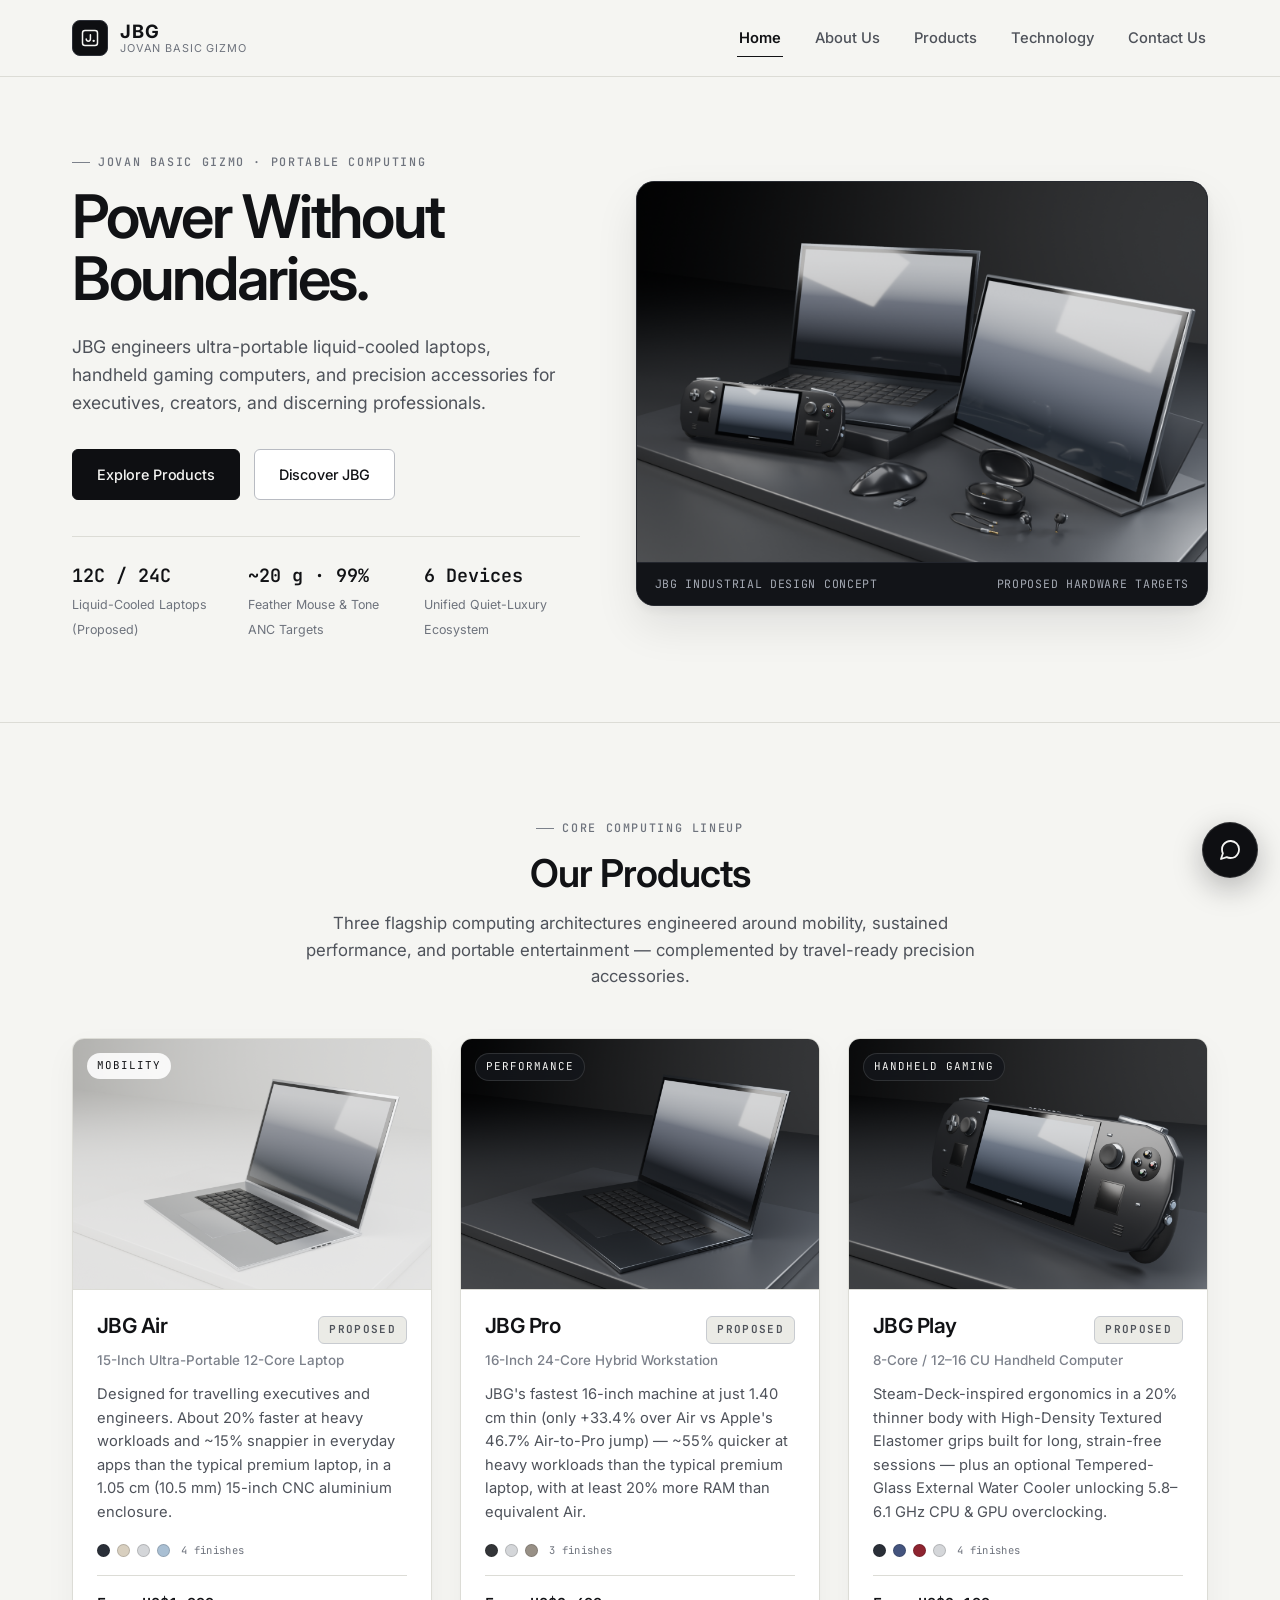
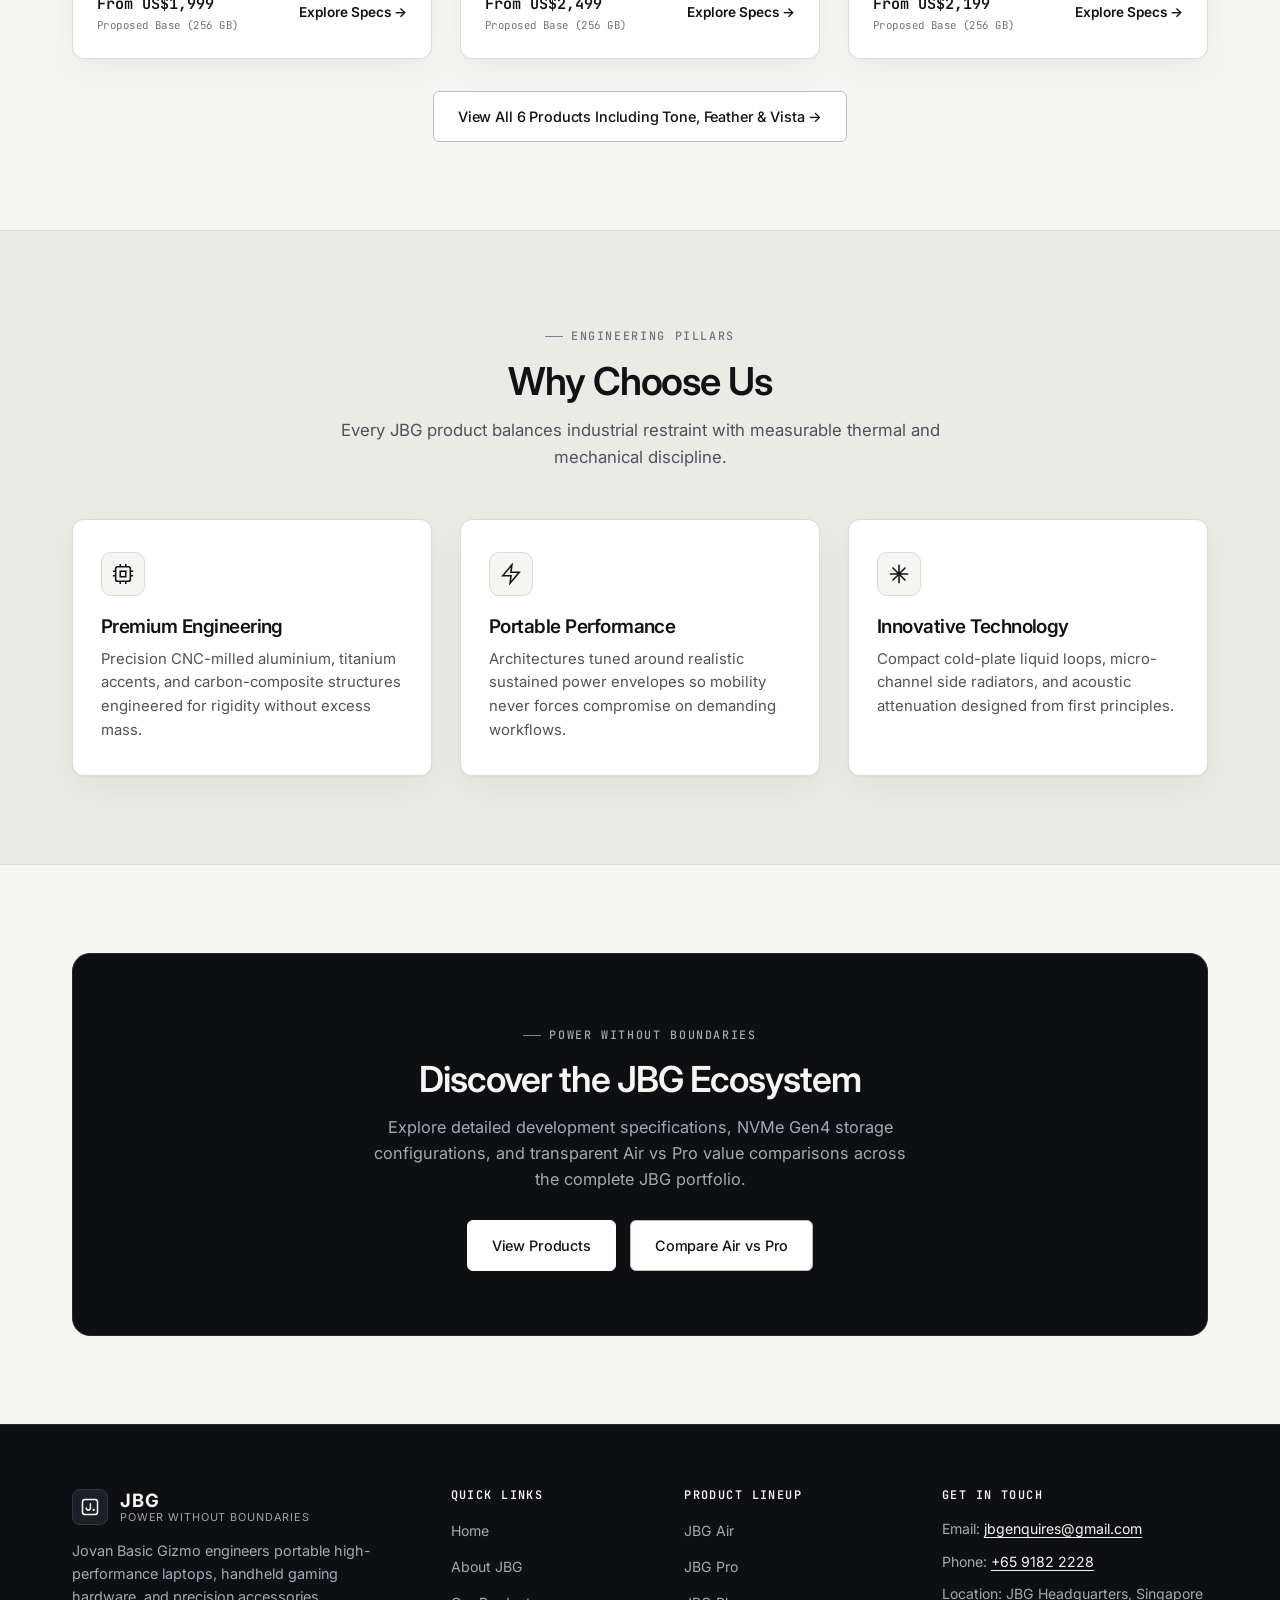
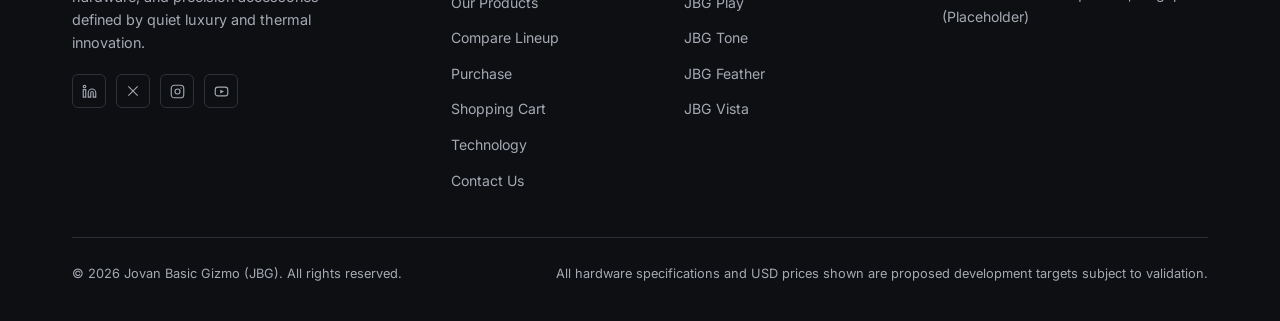
==== commit 676a35f0: "White default buttons, select-pop on all selectable controls, AI assistant bubble with pre-scripted " ====
--- a/index.html
+++ b/index.html
@@ -232,7 +232,7 @@
           </p>
           <div class="cta-actions">
             <a href="products.html" class="btn btn-light">View Products</a>
-            <a href="compare.html" class="btn btn-outline" style="color:#f5f5f3;border-color:#444854;">Compare Air vs Pro</a>
+            <a href="compare.html" class="btn btn-outline">Compare Air vs Pro</a>
           </div>
         </div>
       </div>
@@ -309,10 +309,10 @@
   </footer>
 </div>
 
+<script src="assistant.js" defer></script>
 <script>
   (function () {
     var isShot = location.search.indexOf('shot=1') !== -1;
-    var reduced = window.matchMedia && window.matchMedia('(prefers-reduced-motion: reduce)').matches;
     if (isShot) {
       document.documentElement.style.background = '#00ff66';
       document.body.style.background = '#00ff66';
@@ -327,7 +327,6 @@
     window.addEventListener('scroll', onScroll, { passive: true });
     onScroll();
 
-    if (reduced) return;
     document.documentElement.classList.add('jbg-motion');
 
     var main = document.querySelector('.site-main');
@@ -352,9 +351,10 @@
     if (!targets.length || !('IntersectionObserver' in window)) return;
 
     var gridCount = new WeakMap();
+    var topSection = document.querySelector('.site-main section');
     targets.forEach(function (el) {
-      var rect = el.getBoundingClientRect();
-      if (rect.top < window.innerHeight * 0.92) return;
+      if (topSection && topSection.contains(el)) return;
+      if (el.getBoundingClientRect().top < window.innerHeight) return;
       var p = el.parentElement;
       var idx = gridCount.get(p) || 0;
       gridCount.set(p, idx + 1);
@@ -373,6 +373,14 @@
     targets.forEach(function (el) {
       if (el.classList.contains('reveal-item')) io.observe(el);
     });
+
+    document.addEventListener('click', function (e) {
+      var sel = e.target.closest('.filter-tab, .swatch-btn, .model-card, .config-card:not(.static-box), .bank-chip');
+      if (!sel || sel.disabled) return;
+      sel.classList.remove('select-pop');
+      void sel.offsetWidth;
+      sel.classList.add('select-pop');
+    });
   })();
 </script>
 </body>
--- a/style.css
+++ b/style.css
@@ -323,14 +323,14 @@
 }
 
 .btn-outline {
-  background: transparent;
+  background: var(--bg-elevated);
   color: var(--text-primary);
   border-color: #b8bbc2;
 }
 
 .btn-outline:hover {
+  background: #e9e9e4;
   border-color: var(--text-primary);
-  background: rgba(17, 18, 21, 0.03);
 }
 
 .btn-light {
@@ -2097,6 +2097,10 @@
   transform: scale(0.98);
 }
 
+.select-pop {
+  animation: jbgFadePop 340ms cubic-bezier(0.22, 1, 0.36, 1) both;
+}
+
 .cart-item {
   transition: opacity 220ms ease, transform 220ms cubic-bezier(0.22, 1, 0.36, 1), max-height 240ms cubic-bezier(0.22, 1, 0.36, 1), padding 240ms ease, margin 240ms ease;
   max-height: 220px;
@@ -2121,13 +2125,172 @@
   animation: jbgStatusPulse 260ms cubic-bezier(0.22, 1, 0.36, 1) both;
 }
 
-@media (prefers-reduced-motion: reduce) {
-  *,
-  *::before,
-  *::after {
-    animation-duration: 0.01ms !important;
-    animation-iteration-count: 1 !important;
-    transition-duration: 0.01ms !important;
-    scroll-behavior: auto !important;
-  }
-}
+/* motion enabled regardless of prefers-reduced-motion (project requirement) */
+
+/* ---------- JBG AI Assistant ---------- */
+.jbg-chat-fab {
+  position: fixed;
+  right: 22px;
+  bottom: 22px;
+  z-index: 1000;
+  width: 56px;
+  height: 56px;
+  border-radius: 50%;
+  background: var(--bg-dark);
+  color: var(--text-on-dark);
+  border: 1px solid rgba(255, 255, 255, 0.14);
+  display: flex;
+  align-items: center;
+  justify-content: center;
+  cursor: pointer;
+  box-shadow: 0 10px 30px rgba(14, 15, 18, 0.28);
+  transition: transform 200ms cubic-bezier(0.22, 1, 0.36, 1), box-shadow 200ms ease;
+}
+.jbg-chat-fab:hover {
+  transform: translateY(-2px);
+  box-shadow: 0 14px 36px rgba(14, 15, 18, 0.36);
+}
+.jbg-chat-fab svg { width: 24px; height: 24px; }
+
+.jbg-chat-panel {
+  position: fixed;
+  right: 22px;
+  bottom: 90px;
+  z-index: 1000;
+  width: min(360px, calc(100vw - 32px));
+  max-height: min(560px, calc(100vh - 120px));
+  display: flex;
+  flex-direction: column;
+  background: #fbfbfa;
+  border: 1px solid var(--hairline);
+  border-radius: 16px;
+  box-shadow: 0 24px 64px rgba(14, 15, 18, 0.22);
+  overflow: hidden;
+  opacity: 0;
+  transform: translateY(14px) scale(0.98);
+  pointer-events: none;
+  transition: opacity 220ms cubic-bezier(0.22, 1, 0.36, 1), transform 220ms cubic-bezier(0.22, 1, 0.36, 1);
+}
+.jbg-chat-panel.open {
+  opacity: 1;
+  transform: none;
+  pointer-events: auto;
+}
+.jbg-chat-head {
+  background: var(--bg-dark);
+  color: var(--text-on-dark);
+  padding: 13px 16px;
+  display: flex;
+  align-items: center;
+  justify-content: space-between;
+}
+.jbg-chat-head .chat-title {
+  font-size: 0.92rem;
+  font-weight: 600;
+}
+.jbg-chat-head .chat-eyebrow {
+  font-family: var(--font-mono);
+  font-size: 0.6rem;
+  letter-spacing: 0.12em;
+  text-transform: uppercase;
+  color: var(--text-on-dark-muted);
+  display: block;
+  margin-top: 2px;
+}
+.jbg-chat-close {
+  background: none;
+  border: none;
+  color: var(--text-on-dark-muted);
+  font-size: 1.1rem;
+  line-height: 1;
+  cursor: pointer;
+  padding: 4px;
+}
+.jbg-chat-close:hover { color: var(--text-on-dark); }
+
+.jbg-chat-msgs {
+  padding: 14px;
+  overflow-y: auto;
+  display: flex;
+  flex-direction: column;
+  gap: 10px;
+  flex: 1;
+}
+.jbg-chat-msg {
+  max-width: 86%;
+  padding: 10px 12px;
+  border-radius: 12px;
+  font-size: 0.88rem;
+  line-height: 1.5;
+  animation: jbgFadePop 300ms cubic-bezier(0.22, 1, 0.36, 1) both;
+}
+.jbg-chat-msg.bot {
+  background: #ffffff;
+  border: 1px solid var(--hairline);
+  align-self: flex-start;
+}
+.jbg-chat-msg.user {
+  background: var(--bg-dark);
+  color: var(--text-on-dark);
+  align-self: flex-end;
+}
+.jbg-chat-msg a { color: inherit; text-decoration: underline; text-underline-offset: 2px; }
+
+.jbg-chat-chips {
+  display: flex;
+  flex-wrap: wrap;
+  gap: 6px;
+  padding: 0 14px 10px;
+}
+.jbg-chat-chip {
+  font-family: var(--font-mono);
+  font-size: 0.68rem;
+  letter-spacing: 0.02em;
+  padding: 6px 11px;
+  border-radius: var(--radius-pill);
+  border: 1px solid var(--hairline);
+  background: var(--bg-elevated);
+  color: var(--text-secondary);
+  cursor: pointer;
+  transition: border-color var(--transition), color var(--transition);
+}
+.jbg-chat-chip:hover {
+  border-color: var(--text-primary);
+  color: var(--text-primary);
+}
+
+.jbg-chat-form {
+  display: flex;
+  gap: 8px;
+  padding: 12px 14px;
+  border-top: 1px solid var(--hairline);
+  background: #ffffff;
+}
+.jbg-chat-form input {
+  flex: 1;
+  border: 1px solid var(--hairline);
+  border-radius: var(--radius-sm);
+  padding: 9px 12px;
+  font-family: var(--font-sans);
+  font-size: 0.88rem;
+  color: var(--text-primary);
+  background: var(--bg);
+  outline: none;
+  transition: border-color var(--transition);
+}
+.jbg-chat-form input:focus { border-color: var(--text-primary); }
+.jbg-chat-send {
+  width: 38px;
+  height: 38px;
+  border-radius: var(--radius-sm);
+  border: none;
+  background: var(--bg-dark);
+  color: var(--text-on-dark);
+  cursor: pointer;
+  display: flex;
+  align-items: center;
+  justify-content: center;
+  transition: background var(--transition);
+}
+.jbg-chat-send:hover { background: #272a31; }
+.jbg-chat-send svg { width: 16px; height: 16px; }
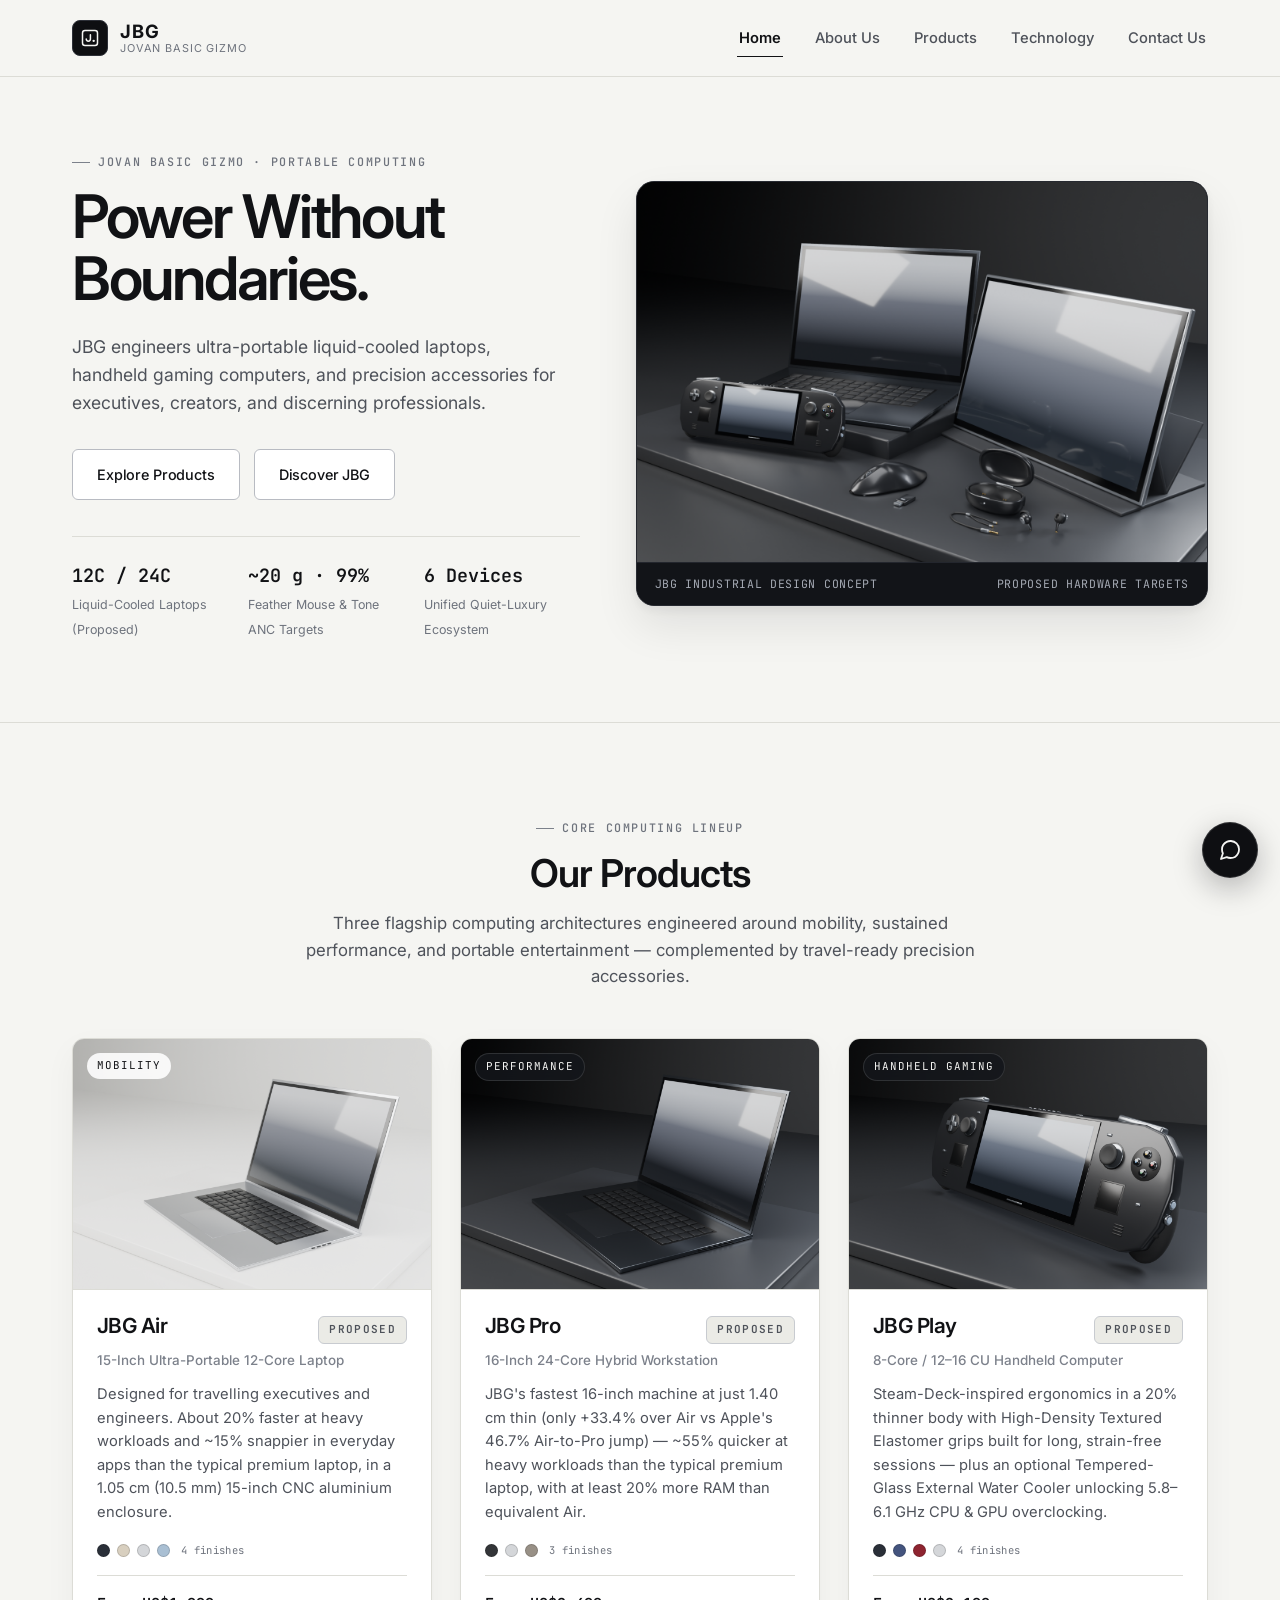
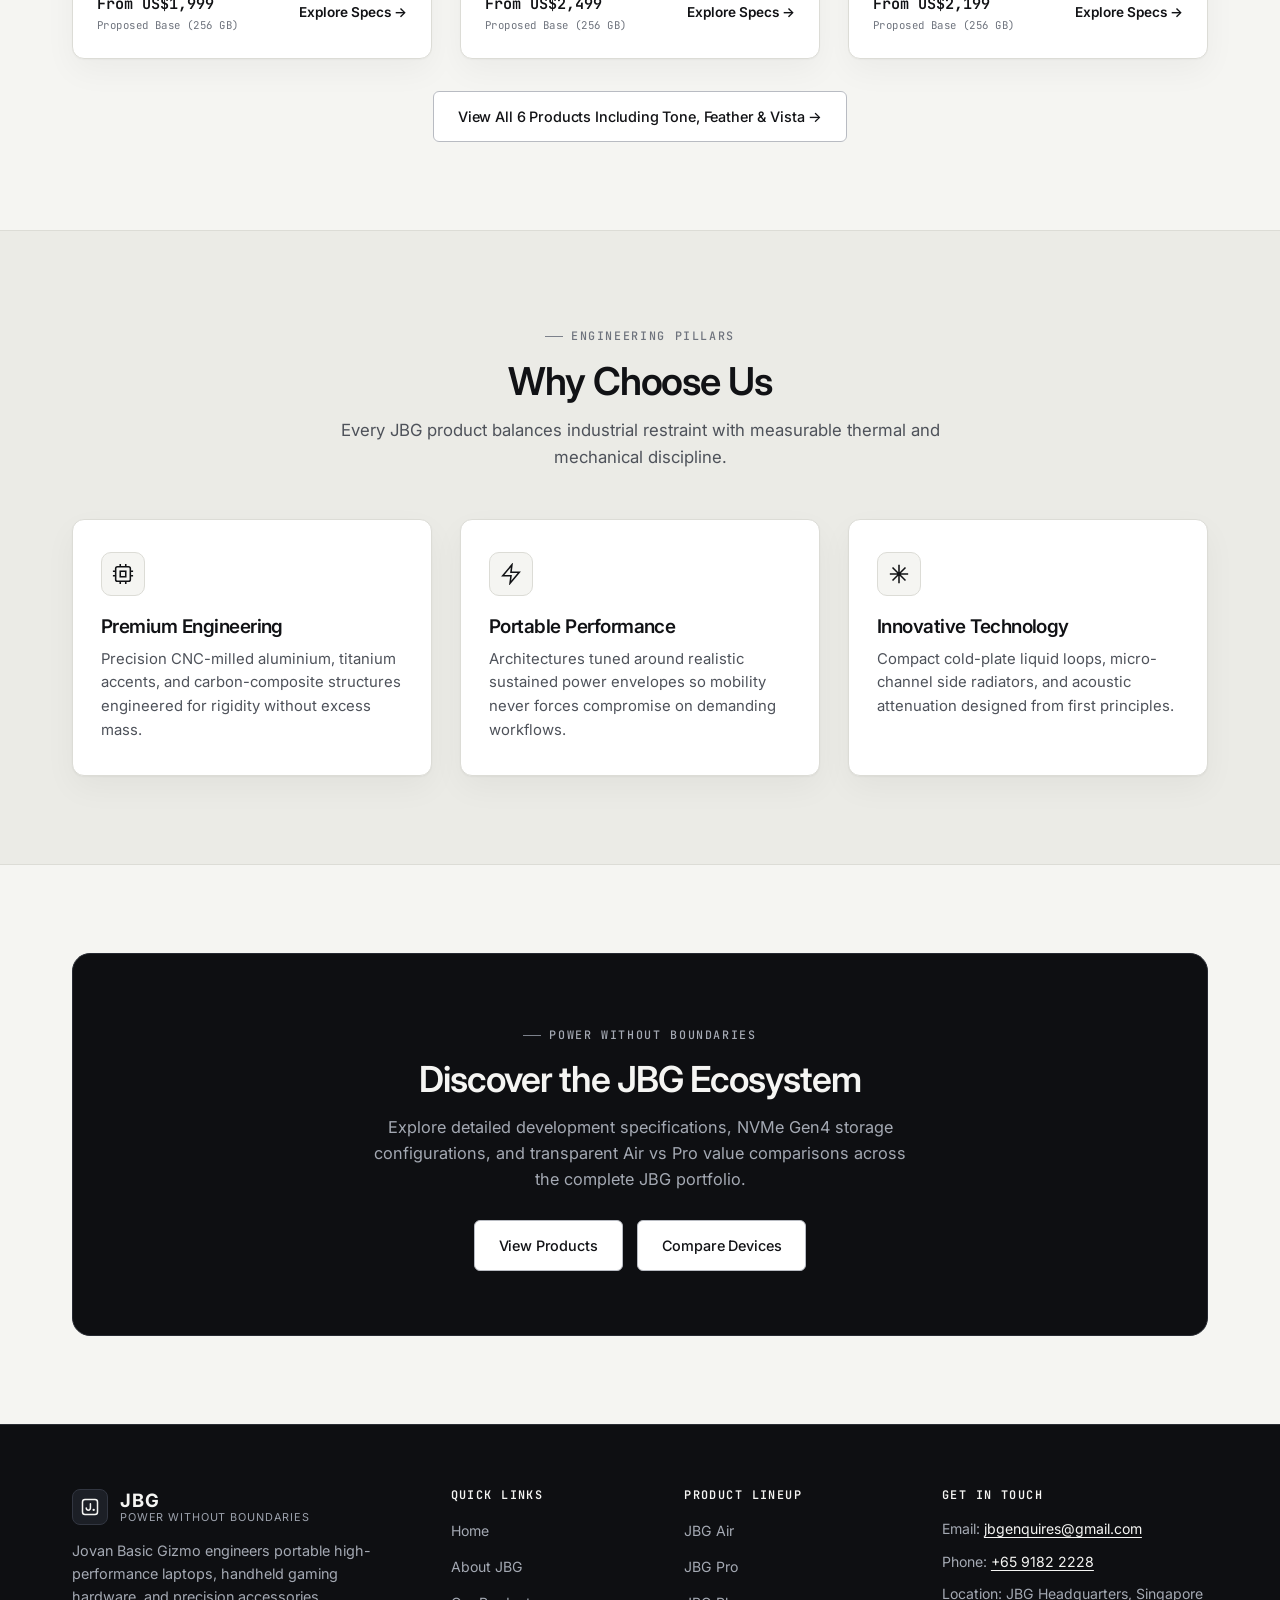
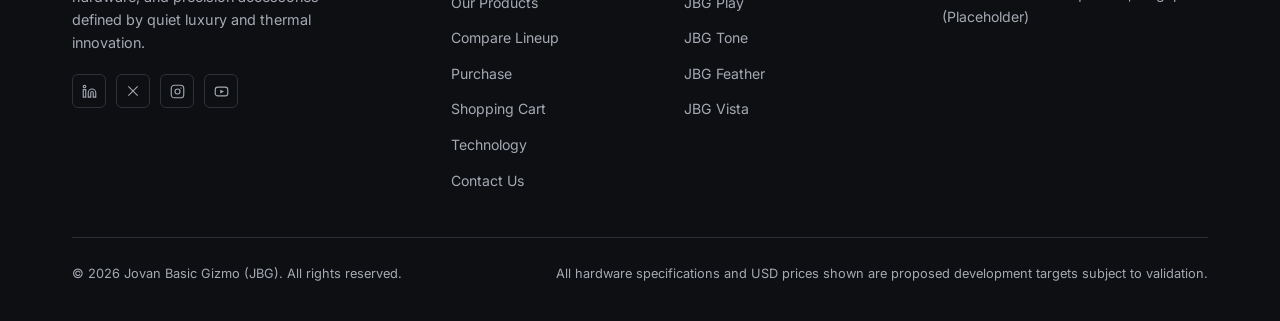
==== commit d7e6fa0a: "Invert button states and add device-picker to Compare table - All buttons: white fill + black text d" ====
--- a/index.html
+++ b/index.html
@@ -232,7 +232,7 @@
           </p>
           <div class="cta-actions">
             <a href="products.html" class="btn btn-light">View Products</a>
-            <a href="compare.html" class="btn btn-outline">Compare Air vs Pro</a>
+            <a href="compare.html" class="btn btn-outline">Compare Devices</a>
           </div>
         </div>
       </div>
--- a/style.css
+++ b/style.css
@@ -311,36 +311,25 @@
   font-size: 0.84rem;
 }
 
-.btn-primary {
+.btn-primary,
+.btn-outline,
+.btn-light {
+  background: var(--bg-elevated);
+  color: var(--text-primary);
+  border-color: #b8bbc2;
+}
+
+.btn-primary:hover,
+.btn-outline:hover {
   background: var(--bg-dark);
   color: var(--text-on-dark);
   border-color: var(--bg-dark);
 }
 
-.btn-primary:hover {
-  background: #272a31;
-  border-color: #272a31;
-}
-
-.btn-outline {
-  background: var(--bg-elevated);
-  color: var(--text-primary);
-  border-color: #b8bbc2;
-}
-
-.btn-outline:hover {
-  background: #e9e9e4;
-  border-color: var(--text-primary);
-}
-
-.btn-light {
-  background: var(--bg-elevated);
-  color: var(--text-primary);
-  border-color: var(--bg-elevated);
-}
-
 .btn-light:hover {
-  background: #e9e9e4;
+  background: var(--bg-dark);
+  color: var(--text-on-dark);
+  border-color: rgba(255, 255, 255, 0.4);
 }
 
 /* ---------- Sections ---------- */
@@ -949,8 +938,21 @@
 
 .config-card.selected {
   border-color: var(--bg-dark);
+  background: var(--bg-dark);
+  box-shadow: var(--shadow-card);
+}
+
+.config-card.selected .config-title {
+  color: var(--text-on-dark);
+}
+
+.config-card.selected .config-sub {
+  color: rgba(255, 255, 255, 0.62);
+}
+
+.config-card.selected .config-rec {
   background: #ffffff;
-  box-shadow: 0 0 0 1px var(--bg-dark), var(--shadow-card);
+  color: var(--bg-dark);
 }
 
 .config-rec {
@@ -1145,8 +1147,20 @@
 
 .model-card.selected {
   border-color: var(--bg-dark);
-  background: #ffffff;
-  box-shadow: 0 0 0 1px var(--bg-dark), var(--shadow-card);
+  background: var(--bg-dark);
+  box-shadow: var(--shadow-card);
+}
+
+.model-card.selected .model-card-name {
+  color: var(--text-on-dark);
+}
+
+.model-card.selected .model-card-sub {
+  color: rgba(255, 255, 255, 0.62);
+}
+
+.model-card.selected .model-card-price {
+  color: rgba(255, 255, 255, 0.85);
 }
 
 .model-thumb {
@@ -1434,9 +1448,9 @@
 
 .bank-chip.selected {
   border-color: var(--bg-dark);
-  background: #ffffff;
-  color: var(--text-primary);
-  box-shadow: 0 0 0 1px var(--bg-dark), var(--shadow-card);
+  background: var(--bg-dark);
+  color: var(--text-on-dark);
+  box-shadow: var(--shadow-card);
 }
 
 .bank-chip-private {
@@ -1639,6 +1653,36 @@
   font-weight: 500;
 }
 
+.compare-select {
+  width: 100%;
+  padding: 10px 38px 10px 16px;
+  font-family: var(--font-sans);
+  font-size: 0.95rem;
+  font-weight: 600;
+  color: var(--text-on-dark);
+  background: rgba(255, 255, 255, 0.08) url("data:image/svg+xml,%3Csvg xmlns='http://www.w3.org/2000/svg' width='12' height='8' viewBox='0 0 12 8'%3E%3Cpath d='M1 1l5 5 5-5' fill='none' stroke='%23ffffff' stroke-width='1.6' stroke-linecap='round'/%3E%3C/svg%3E") no-repeat right 14px center;
+  border: 1px solid rgba(255, 255, 255, 0.28);
+  border-radius: var(--radius-sm);
+  appearance: none;
+  -webkit-appearance: none;
+  cursor: pointer;
+  transition: border-color var(--transition), background-color var(--transition);
+}
+
+.compare-select:hover {
+  border-color: rgba(255, 255, 255, 0.55);
+  background-color: rgba(255, 255, 255, 0.14);
+}
+
+.compare-select option {
+  color: var(--text-primary);
+  background: #ffffff;
+}
+
+.compare-table thead th.compare-th {
+  vertical-align: top;
+}
+
 /* ---------- Contact Page ---------- */
 .contact-grid {
   display: grid;
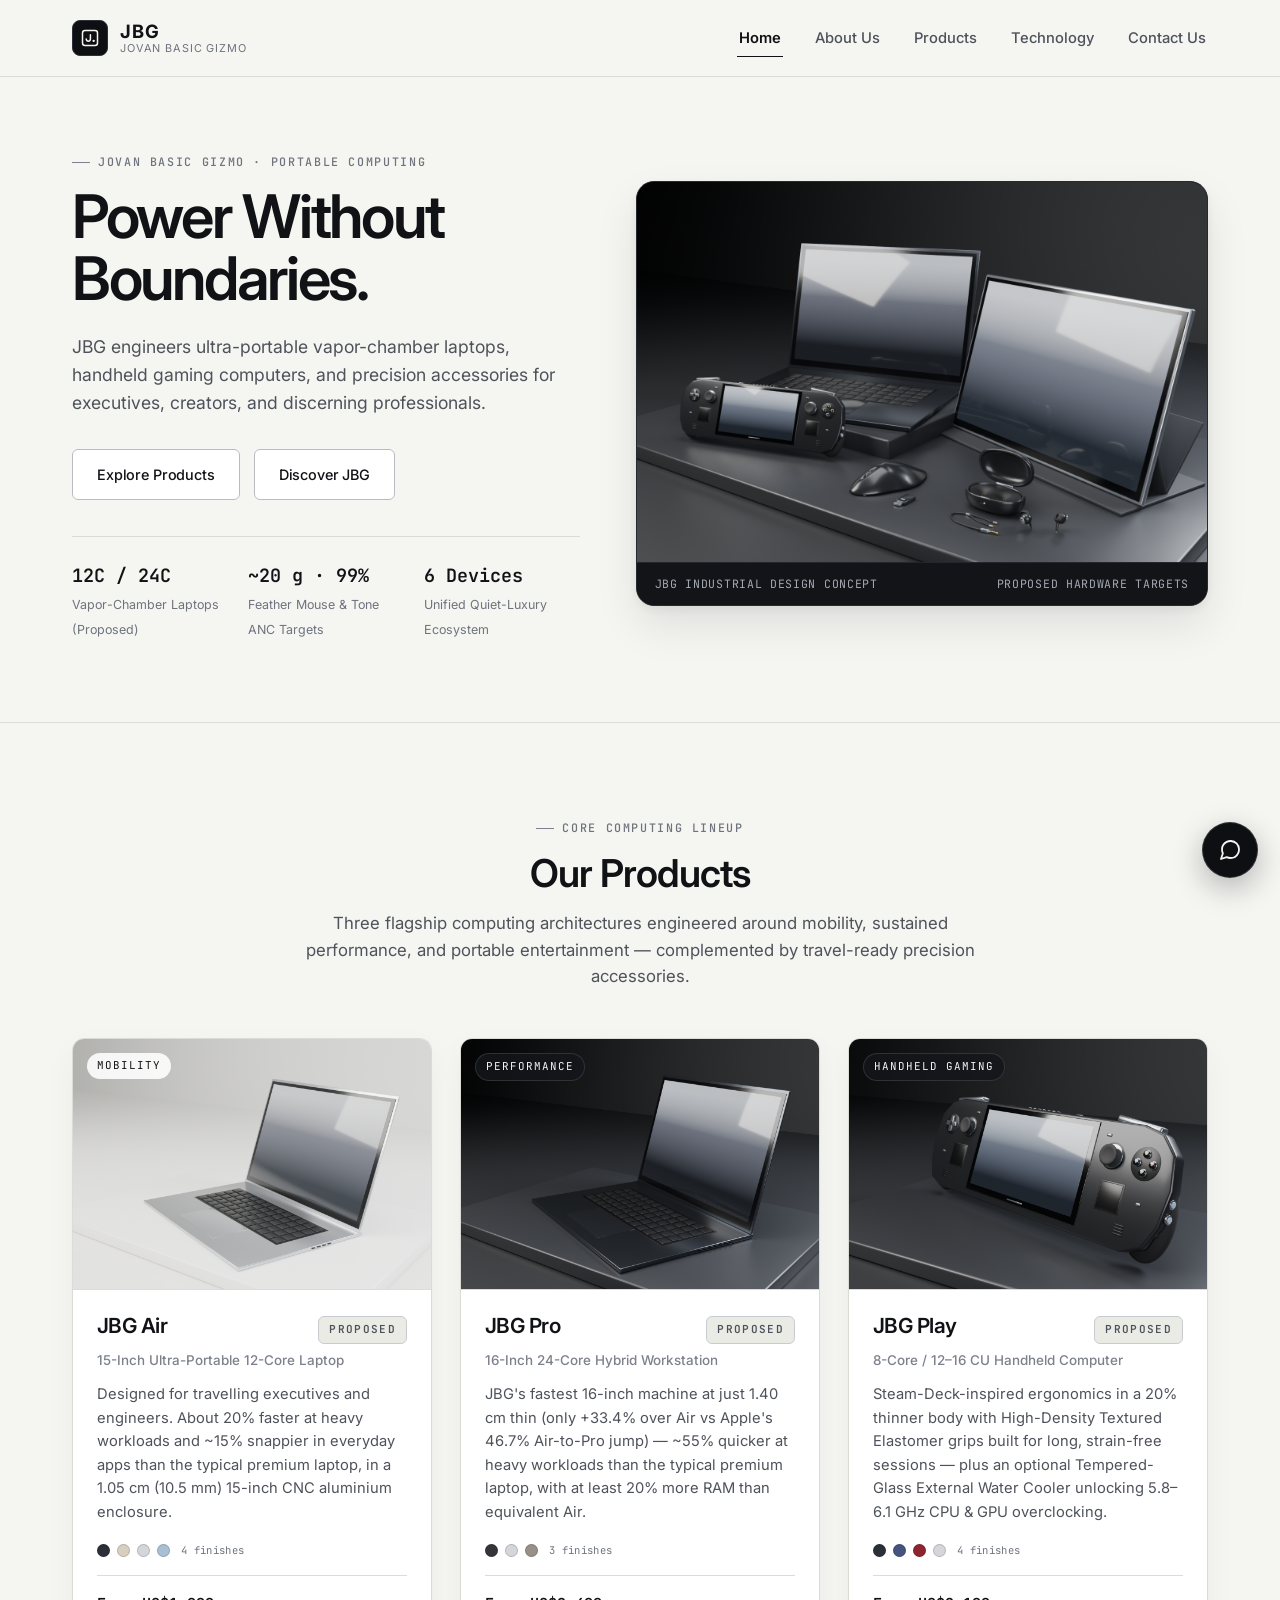
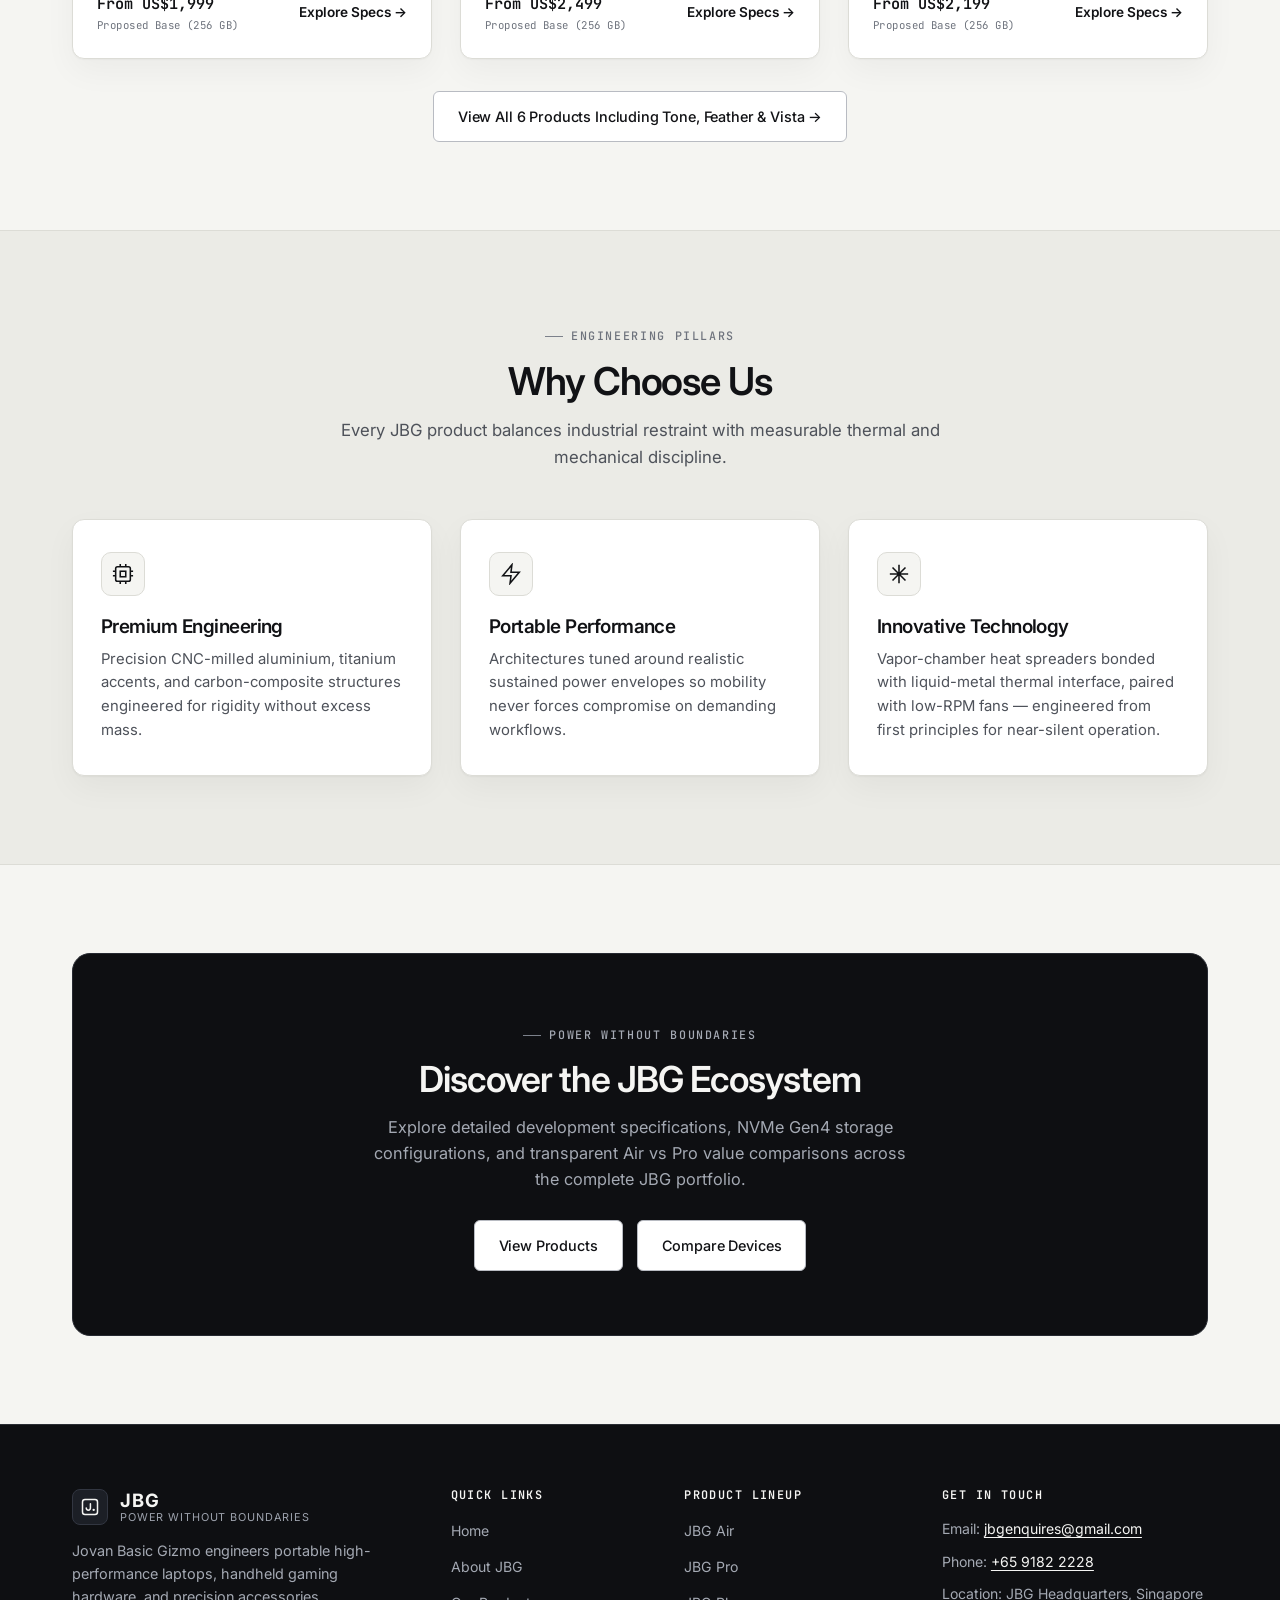
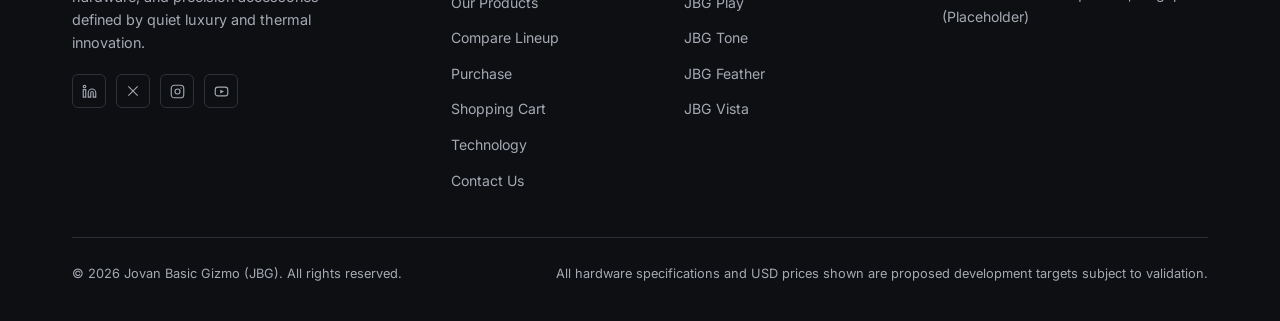
==== commit f3704ace: "Switch laptop cooling to vapor chamber + liquid metal; add noise mission Liquid cooling inside 1 cm-" ====
--- a/index.html
+++ b/index.html
@@ -56,7 +56,7 @@
           <span class="eyebrow">Jovan Basic Gizmo &middot; Portable Computing</span>
           <h1 class="hero-title">Power Without<br>Boundaries.</h1>
           <p class="hero-desc">
-            JBG engineers ultra-portable liquid-cooled laptops, handheld gaming computers, and precision accessories for executives, creators, and discerning professionals.
+            JBG engineers ultra-portable vapor-chamber laptops, handheld gaming computers, and precision accessories for executives, creators, and discerning professionals.
           </p>
           <div class="hero-actions">
             <a href="products.html" class="btn btn-primary">Explore Products</a>
@@ -65,7 +65,7 @@
           <div class="hero-metrics">
             <div class="hero-metric">
               <strong>12C / 24C</strong>
-              <span>Liquid-Cooled Laptops (Proposed)</span>
+              <span>Vapor-Chamber Laptops (Proposed)</span>
             </div>
             <div class="hero-metric">
               <strong>~20 g &middot; 99%</strong>
@@ -216,7 +216,7 @@
               <svg width="22" height="22" viewBox="0 0 24 24" fill="none" stroke="currentColor" stroke-width="1.7"><path d="M12 2v20M4.93 4.93l14.14 14.14M2 12h20M4.93 19.07L19.07 4.93"/></svg>
             </div>
             <h3>Innovative Technology</h3>
-            <p>Compact cold-plate liquid loops, micro-channel side radiators, and acoustic attenuation designed from first principles.</p>
+            <p>Vapor-chamber heat spreaders bonded with liquid-metal thermal interface, paired with low-RPM fans — engineered from first principles for near-silent operation.</p>
           </div>
         </div>
       </div>
--- a/style.css
+++ b/style.css
@@ -1659,9 +1659,9 @@
   font-family: var(--font-sans);
   font-size: 0.95rem;
   font-weight: 600;
-  color: var(--text-on-dark);
-  background: rgba(255, 255, 255, 0.08) url("data:image/svg+xml,%3Csvg xmlns='http://www.w3.org/2000/svg' width='12' height='8' viewBox='0 0 12 8'%3E%3Cpath d='M1 1l5 5 5-5' fill='none' stroke='%23ffffff' stroke-width='1.6' stroke-linecap='round'/%3E%3C/svg%3E") no-repeat right 14px center;
-  border: 1px solid rgba(255, 255, 255, 0.28);
+  color: var(--text-primary);
+  background: #ffffff url("data:image/svg+xml,%3Csvg xmlns='http://www.w3.org/2000/svg' width='12' height='8' viewBox='0 0 12 8'%3E%3Cpath d='M1 1l5 5 5-5' fill='none' stroke='%23111215' stroke-width='1.6' stroke-linecap='round'/%3E%3C/svg%3E") no-repeat right 14px center;
+  border: 1px solid #b8bbc2;
   border-radius: var(--radius-sm);
   appearance: none;
   -webkit-appearance: none;
@@ -1670,8 +1670,7 @@
 }
 
 .compare-select:hover {
-  border-color: rgba(255, 255, 255, 0.55);
-  background-color: rgba(255, 255, 255, 0.14);
+  border-color: var(--text-primary);
 }
 
 .compare-select option {
